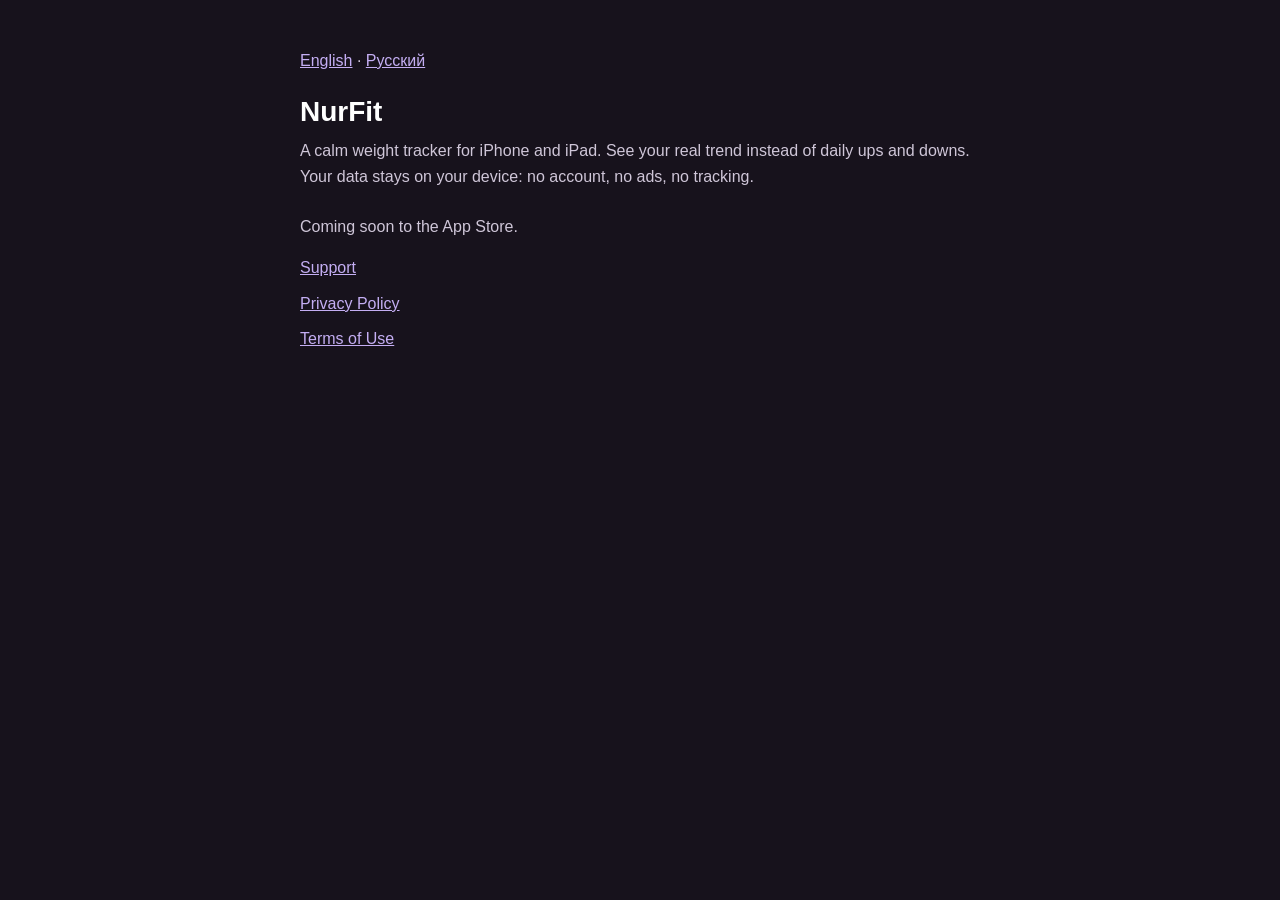
==== nurfit/index.html @ 6cef56f2 "NurFit: support page and landing page (en, ru) Co-Authored-By: Claude Opus 5.5 <noreply@anthropic.co" ====
<!doctype html>
<html lang="en">
<head>
<meta charset="utf-8">
<meta name="viewport" content="width=device-width, initial-scale=1">
<meta name="theme-color" content="#17121C">
<title>NurFit</title>
<style>
:root{color-scheme:dark}
body{margin:0;background:#17121C;color:#fff;font:16px/1.6 -apple-system,BlinkMacSystemFont,"Segoe UI",Roboto,Helvetica,Arial,sans-serif}
main{max-width:680px;margin:0 auto;padding:32px 20px 64px}
h1{font-size:28px;margin:0 0 4px}
h2{font-size:18px;margin:32px 0 8px}
h3{font-size:16px;margin:20px 0 4px}
p,li{color:#CFC6D8}
li{margin:4px 0}
a{color:#C4AEF3}
.meta{color:#CFC6D8;margin:0 0 24px}
.links{list-style:none;padding:0}
.links li{margin:10px 0}
h1,h2,h3{text-wrap:balance}
p,li{overflow-wrap:break-word}
a:hover{color:#fff}
a:focus-visible{outline:2px solid #C4AEF3;outline-offset:2px;border-radius:2px}
</style>
</head>
<body>
<main>
<p><a href="index.html">English</a> · <a href="index-ru.html">Русский</a></p>
<h1>NurFit</h1>
<p class="meta">A calm weight tracker for iPhone and iPad. See your real trend instead of daily ups and downs. Your data stays on your device: no account, no ads, no tracking.</p>
<p>Coming soon to the App Store.</p>
<ul class="links">
<li><a href="support.html">Support</a></li>
<li><a href="privacy.html">Privacy Policy</a></li>
<li><a href="terms.html">Terms of Use</a></li>
</ul>
</main>
</body>
</html>
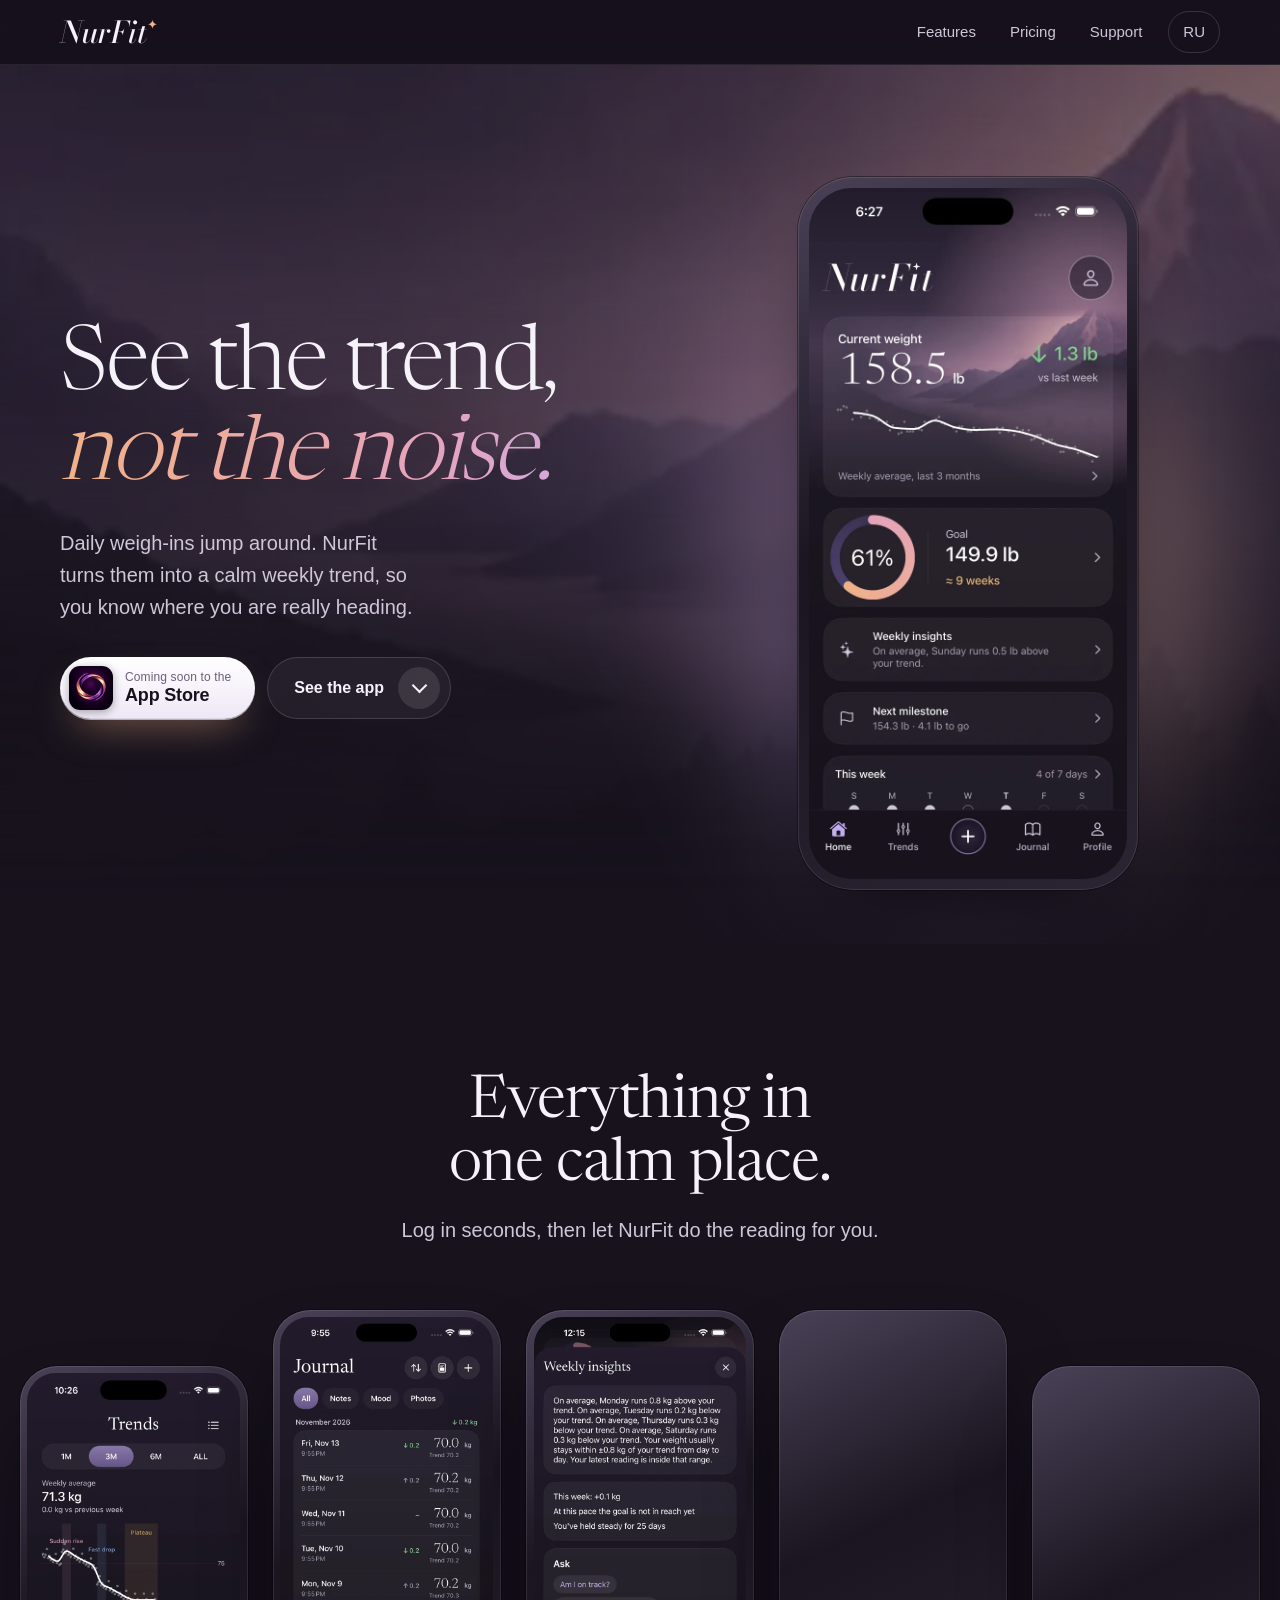
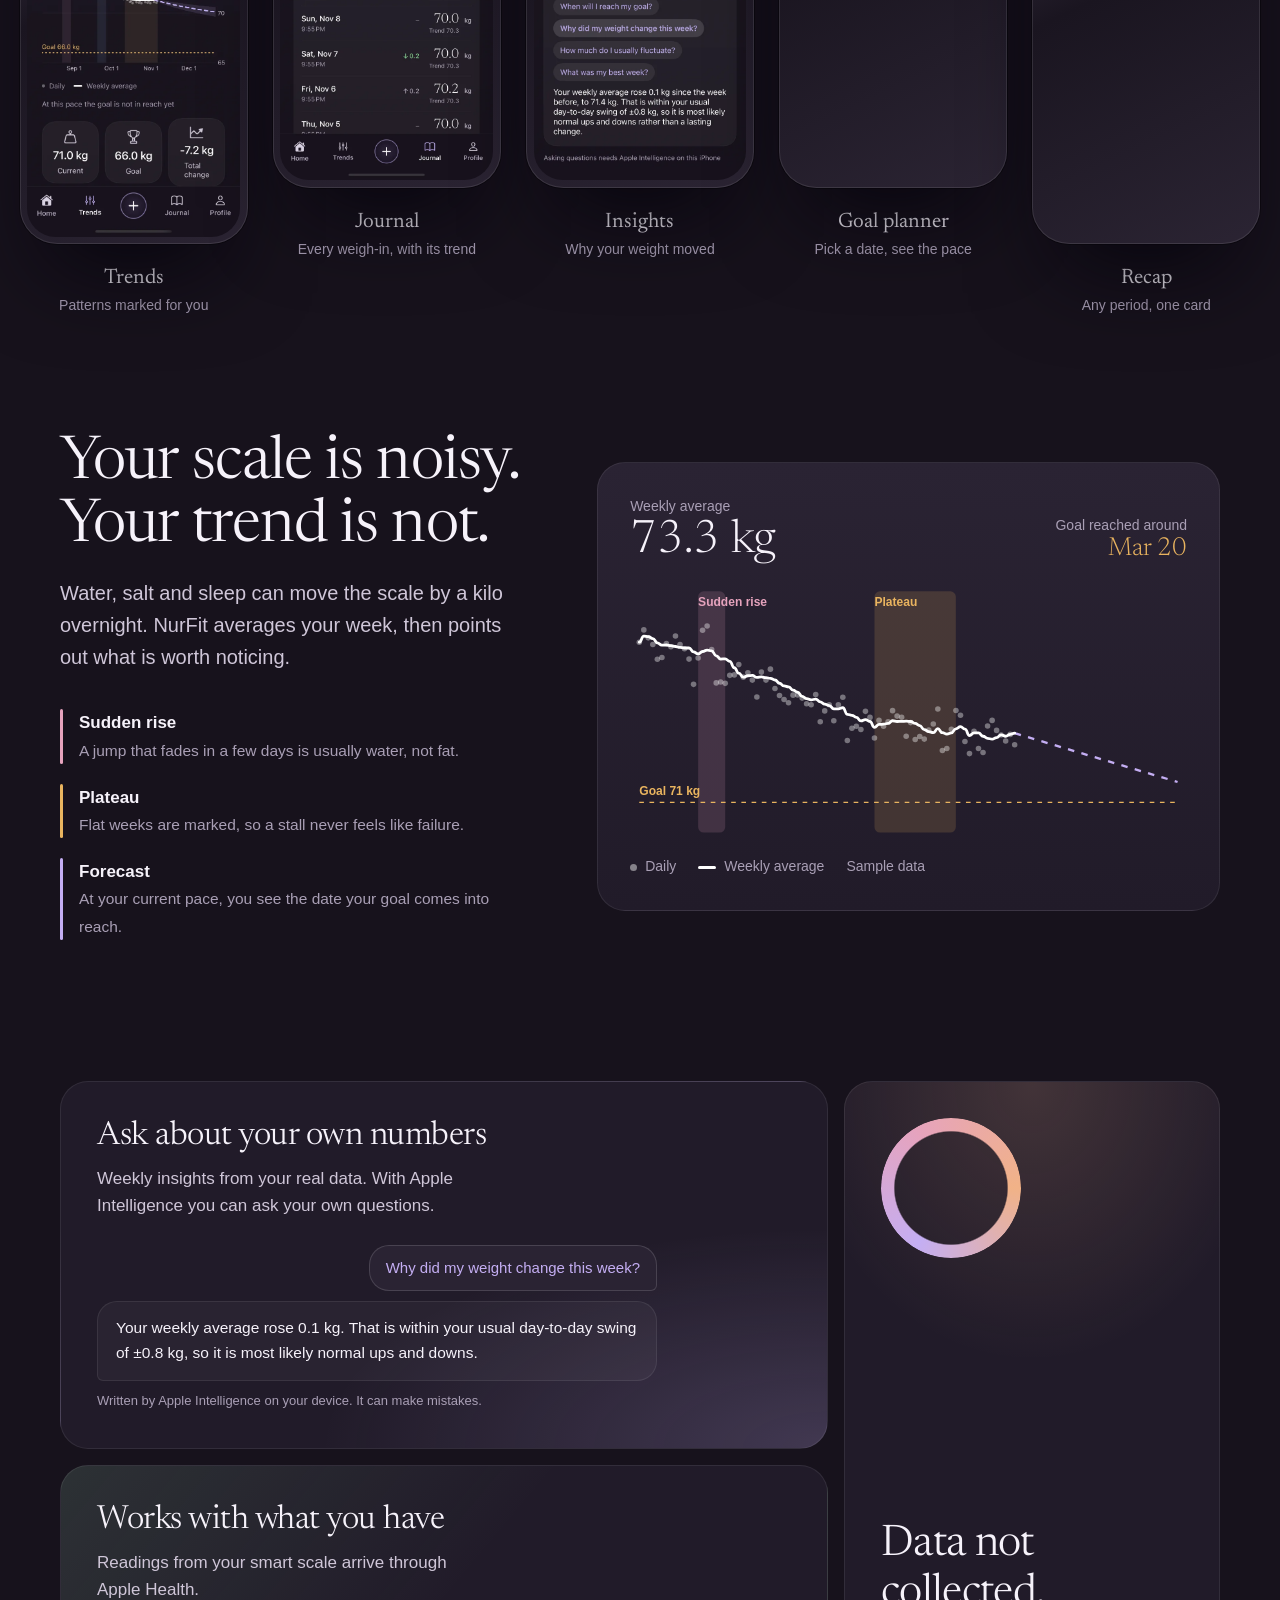
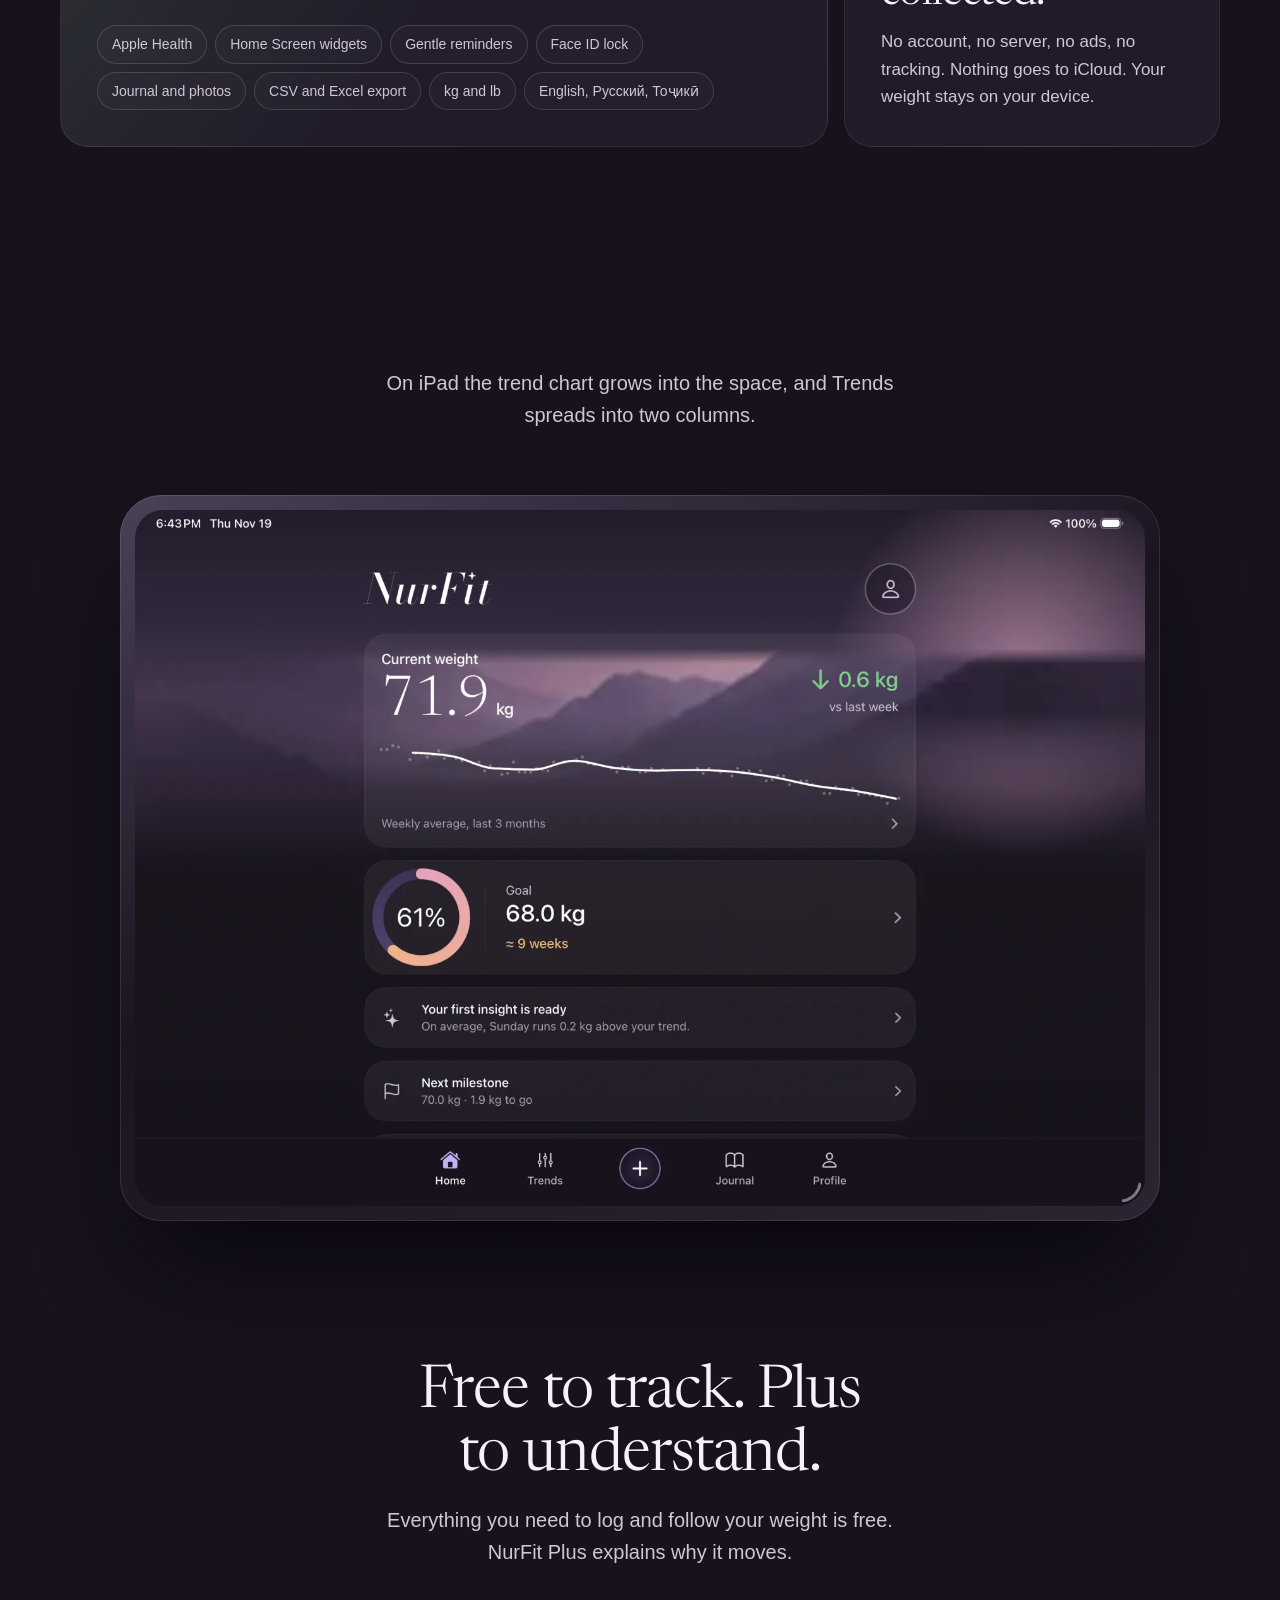
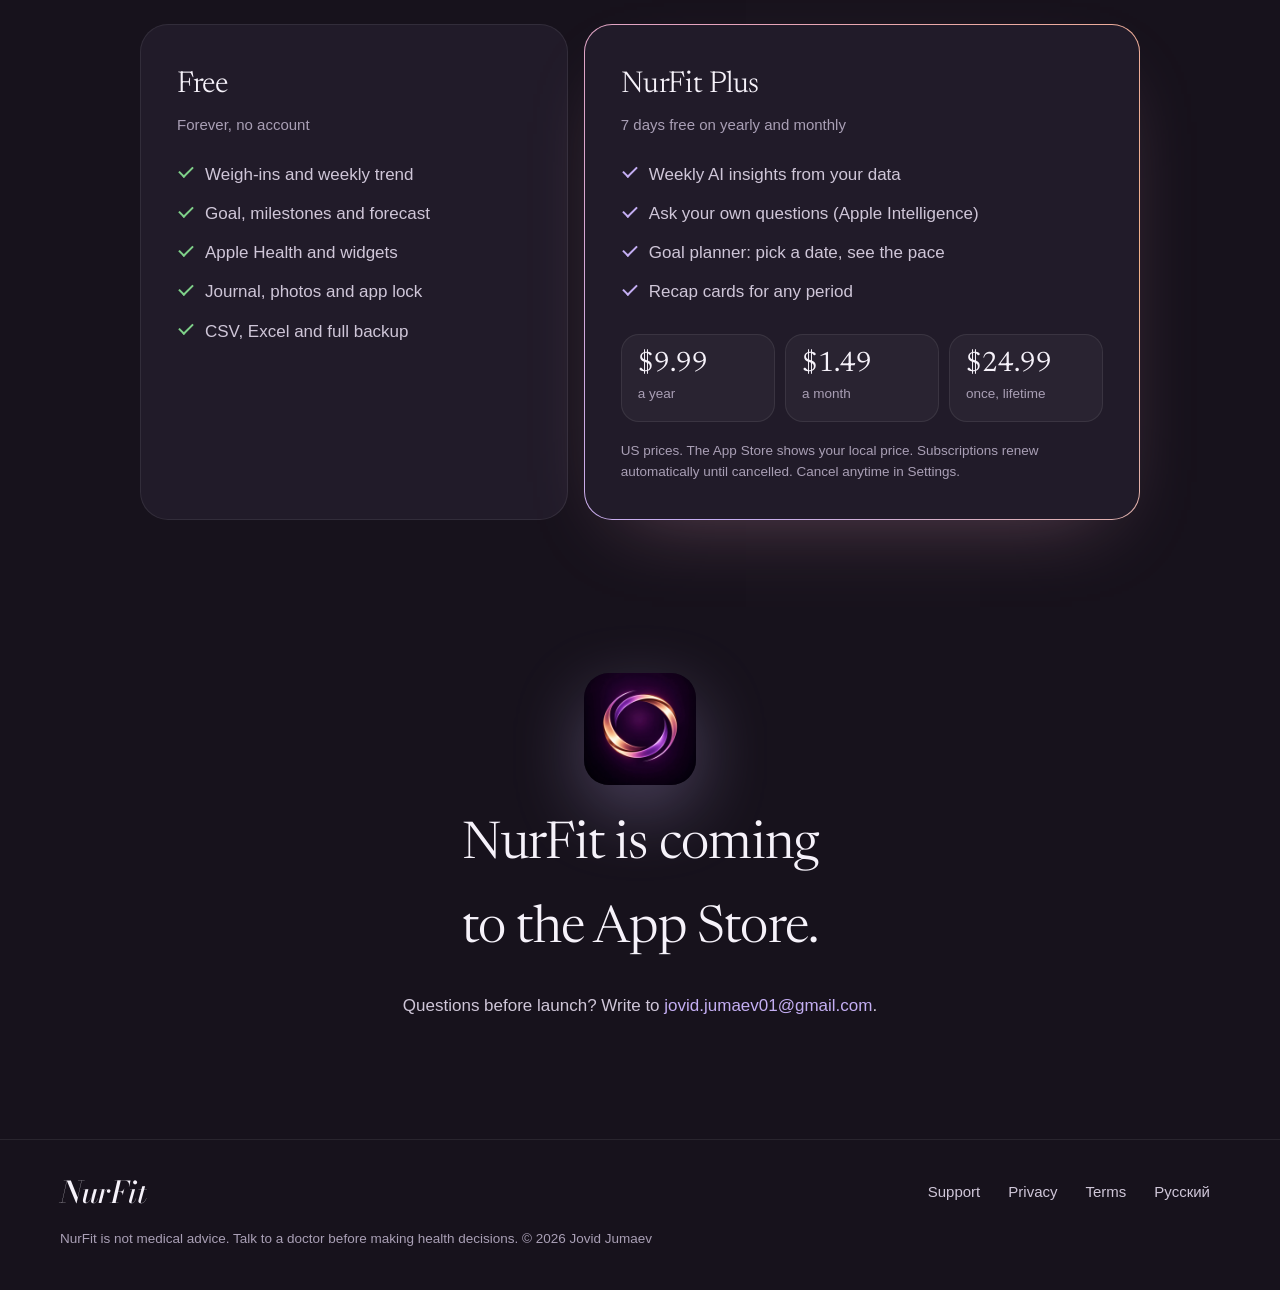
==== commit a2ab98f3: "NurFit: redesigned landing page (en, ru), polished Russian support page Co-Authored-By: Claude Opus " ====
--- a/nurfit/index.html
+++ b/nurfit/index.html
@@ -2,39 +2,115 @@
 <html lang="en">
 <head>
 <meta charset="utf-8">
-<meta name="viewport" content="width=device-width, initial-scale=1">
+<meta name="viewport" content="width=device-width, initial-scale=1, viewport-fit=cover">
+<title>NurFit: weight trend tracker for iPhone and iPad</title>
+<meta name="description" content="NurFit turns noisy daily weigh-ins into a calm weekly trend. Private by design: no account, no ads, no tracking.">
 <meta name="theme-color" content="#17121C">
-<title>NurFit</title>
-<style>
-:root{color-scheme:dark}
-body{margin:0;background:#17121C;color:#fff;font:16px/1.6 -apple-system,BlinkMacSystemFont,"Segoe UI",Roboto,Helvetica,Arial,sans-serif}
-main{max-width:680px;margin:0 auto;padding:32px 20px 64px}
-h1{font-size:28px;margin:0 0 4px}
-h2{font-size:18px;margin:32px 0 8px}
-h3{font-size:16px;margin:20px 0 4px}
-p,li{color:#CFC6D8}
-li{margin:4px 0}
-a{color:#C4AEF3}
-.meta{color:#CFC6D8;margin:0 0 24px}
-.links{list-style:none;padding:0}
-.links li{margin:10px 0}
-h1,h2,h3{text-wrap:balance}
-p,li{overflow-wrap:break-word}
-a:hover{color:#fff}
-a:focus-visible{outline:2px solid #C4AEF3;outline-offset:2px;border-radius:2px}
-</style>
+<meta name="format-detection" content="telephone=no">
+<meta property="og:type" content="website">
+<meta property="og:title" content="NurFit">
+<meta property="og:description" content="NurFit turns noisy daily weigh-ins into a calm weekly trend. Private by design: no account, no ads, no tracking.">
+<meta property="og:image" content="https://jovidjumaev.github.io/nurfit/assets/icon.png">
+<link rel="icon" href="assets/icon.png">
+<link rel="apple-touch-icon" href="assets/apple-touch-icon.png">
+<link rel="alternate" hreflang="ru" href="index-ru.html">
+<link rel="preload" href="assets/newsreader.woff" as="font" type="font/woff" crossorigin>
+<link rel="preload" href="assets/home.webp" as="image">
+<link rel="stylesheet" href="assets/site.css">
+<script>document.documentElement.classList.add('js')</script>
 </head>
 <body>
-<main>
-<p><a href="index.html">English</a> · <a href="index-ru.html">Русский</a></p>
-<h1>NurFit</h1>
-<p class="meta">A calm weight tracker for iPhone and iPad. See your real trend instead of daily ups and downs. Your data stays on your device: no account, no ads, no tracking.</p>
-<p>Coming soon to the App Store.</p>
-<ul class="links">
-<li><a href="support.html">Support</a></li>
-<li><a href="privacy.html">Privacy Policy</a></li>
-<li><a href="terms.html">Terms of Use</a></li>
-</ul>
+<a class="skip" href="#main">Skip to content</a>
+<header class="nav"><div class="wrap">
+<a class="wordmark" href="./" aria-label="NurFit">NurFit<sup aria-hidden="true">✦</sup></a>
+<ul><li><a href="#features">Features</a></li><li><a href="#pricing">Pricing</a></li><li><a href="support.html">Support</a></li><li><a class="lang" href="index-ru.html" hreflang="ru" aria-label="Русский">RU</a></li></ul>
+</div></header>
+<main id="main">
+<section class="hero"><div class="wrap">
+<div class="hero-copy">
+<h1 class="rv">See the trend,<em>not the noise.</em></h1>
+<p class="lead rv" style="--d:1">Daily weigh-ins jump around. NurFit turns them into a calm weekly trend, so you know where you are really heading.</p>
+<div class="ctas rv" style="--d:2">
+<span class="btn store" role="img" aria-label="Coming soon to the App Store"><img src="assets/icon.png" alt="" width="44" height="44"><span><small>Coming soon to the</small>App Store</span></span>
+<a class="btn ghost" href="#screens">See the app<i aria-hidden="true"></i></a>
+</div>
+</div>
+<div class="hero-phone rv" style="--d:2"><div class="phone"><img src="assets/home.webp" width="660" height="1434" alt="NurFit home screen with current weight, weekly trend and goal progress" fetchpriority="high"></div></div>
+</div></section>
+
+<section class="screens" id="screens">
+<div class="wrap head"><h2 class="h2 rv">Everything in one calm place.</h2><p class="lead rv">Log in seconds, then let NurFit do the reading for you.</p></div>
+<ul class="rail" aria-label="App screens, swipe to see more" tabindex="0"><li class="rv" style="--d:0"><figure><div class="phone"><img src="assets/trends.webp" width="660" height="1434" alt="Trends screen with plateau and goal forecast" loading="lazy" decoding="async"></div><figcaption><b>Trends</b><span>Patterns marked for you</span></figcaption></figure></li><li class="rv" style="--d:1"><figure><div class="phone"><img src="assets/journal.webp" width="660" height="1434" alt="Journal list of weigh-ins" loading="lazy" decoding="async"></div><figcaption><b>Journal</b><span>Every weigh-in, with its trend</span></figcaption></figure></li><li class="rv" style="--d:2"><figure><div class="phone"><img src="assets/ask.webp" width="660" height="1434" alt="Weekly insights and suggested questions" loading="lazy" decoding="async"></div><figcaption><b>Insights</b><span>Why your weight moved</span></figcaption></figure></li><li class="rv" style="--d:3"><figure><div class="phone"><img src="assets/planner.webp" width="660" height="1434" alt="Goal planner with target date and pace" loading="lazy" decoding="async"></div><figcaption><b>Goal planner</b><span>Pick a date, see the pace</span></figcaption></figure></li><li class="rv" style="--d:4"><figure><div class="phone"><img src="assets/recap.webp" width="660" height="1434" alt="Recap card for the last 30 days" loading="lazy" decoding="async"></div><figcaption><b>Recap</b><span>Any period, one card</span></figcaption></figure></li></ul>
+<div class="dots" aria-hidden="true"><i></i><i></i><i></i><i></i><i></i></div>
+</section>
+
+<section class="trend" id="features"><div class="wrap">
+<div class="rv">
+<h2 class="h2">Your scale is noisy. Your trend is not.</h2>
+<p class="lead">Water, salt and sleep can move the scale by a kilo overnight. NurFit averages your week, then points out what is worth noticing.</p>
+<ul class="marks"><li style="--c:var(--pink)"><div><b>Sudden rise</b><span>A jump that fades in a few days is usually water, not fat.</span></div></li><li style="--c:var(--gold)"><div><b>Plateau</b><span>Flat weeks are marked, so a stall never feels like failure.</span></div></li><li style="--c:var(--accent)"><div><b>Forecast</b><span>At your current pace, you see the date your goal comes into reach.</span></div></li></ul>
+</div>
+<figure class="chart rv" style="margin:0">
+<div class="chart-top"><div><small>Weekly average</small><b>73.3 kg</b></div><div class="goal"><small>Goal reached around</small><b>Mar 20</b></div></div>
+<svg viewBox="0 0 600 280" role="img" aria-label="Example chart: daily weigh-ins as dots, the weekly average as a smooth line, a marked plateau and a forecast to the goal">
+<rect class="band" x="73.4" y="10" width="29.2" height="260" rx="6" fill="#E6A3BD"/><rect class="band" x="263.4" y="10" width="87.7" height="260" rx="6" fill="#E9B45F"/>
+<text class="lbl" x="73.4" y="26" fill="#E6A3BD">Sudden rise</text>
+<text class="lbl" x="263.4" y="26" fill="#E9B45F">Plateau</text>
+<line class="goalline" x1="10" x2="590" y1="237.5" y2="237.5"/>
+<text class="lbl" x="10" y="229.5" fill="#E9B45F">Goal 71 kg</text>
+<circle class="dot" style="--i:0" cx="10.0" cy="64.9" r="3"/><circle class="dot" style="--i:1" cx="14.9" cy="51.6" r="3"/><circle class="dot" style="--i:2" cx="19.7" cy="60.2" r="3"/><circle class="dot" style="--i:3" cx="24.6" cy="67.4" r="3"/><circle class="dot" style="--i:4" cx="29.5" cy="83.3" r="3"/><circle class="dot" style="--i:5" cx="34.4" cy="81.3" r="3"/><circle class="dot" style="--i:6" cx="39.2" cy="66.4" r="3"/><circle class="dot" style="--i:7" cx="44.1" cy="69.7" r="3"/><circle class="dot" style="--i:8" cx="49.0" cy="58.2" r="3"/><circle class="dot" style="--i:9" cx="53.9" cy="67.3" r="3"/><circle class="dot" style="--i:10" cx="58.7" cy="71.9" r="3"/><circle class="dot" style="--i:11" cx="63.6" cy="83.1" r="3"/><circle class="dot" style="--i:12" cx="68.5" cy="110.3" r="3"/><circle class="dot" style="--i:13" cx="73.4" cy="81.9" r="3"/><circle class="dot" style="--i:14" cx="78.2" cy="52.0" r="3"/><circle class="dot" style="--i:15" cx="83.1" cy="47.5" r="3"/><circle class="dot" style="--i:16" cx="88.0" cy="72.7" r="3"/><circle class="dot" style="--i:17" cx="92.9" cy="108.7" r="3"/><circle class="dot" style="--i:18" cx="97.7" cy="107.8" r="3"/><circle class="dot" style="--i:19" cx="102.6" cy="109.2" r="3"/><circle class="dot" style="--i:20" cx="107.5" cy="100.6" r="3"/><circle class="dot" style="--i:21" cx="112.4" cy="100.1" r="3"/><circle class="dot" style="--i:22" cx="117.2" cy="89.0" r="3"/><circle class="dot" style="--i:23" cx="122.1" cy="102.5" r="3"/><circle class="dot" style="--i:24" cx="127.0" cy="97.9" r="3"/><circle class="dot" style="--i:25" cx="131.8" cy="105.7" r="3"/><circle class="dot" style="--i:26" cx="136.7" cy="123.9" r="3"/><circle class="dot" style="--i:27" cx="141.6" cy="97.1" r="3"/><circle class="dot" style="--i:28" cx="146.5" cy="105.7" r="3"/><circle class="dot" style="--i:29" cx="151.3" cy="93.9" r="3"/><circle class="dot" style="--i:30" cx="156.2" cy="114.8" r="3"/><circle class="dot" style="--i:31" cx="161.1" cy="122.3" r="3"/><circle class="dot" style="--i:32" cx="166.0" cy="126.6" r="3"/><circle class="dot" style="--i:33" cx="170.8" cy="130.1" r="3"/><circle class="dot" style="--i:34" cx="175.7" cy="121.9" r="3"/><circle class="dot" style="--i:35" cx="180.6" cy="121.7" r="3"/><circle class="dot" style="--i:36" cx="185.5" cy="125.1" r="3"/><circle class="dot" style="--i:37" cx="190.3" cy="131.1" r="3"/><circle class="dot" style="--i:38" cx="195.2" cy="132.3" r="3"/><circle class="dot" style="--i:39" cx="200.1" cy="121.3" r="3"/><circle class="dot" style="--i:40" cx="205.0" cy="150.6" r="3"/><circle class="dot" style="--i:41" cx="209.8" cy="138.9" r="3"/><circle class="dot" style="--i:42" cx="214.7" cy="132.2" r="3"/><circle class="dot" style="--i:43" cx="219.6" cy="149.5" r="3"/><circle class="dot" style="--i:44" cx="224.5" cy="132.2" r="3"/><circle class="dot" style="--i:45" cx="229.3" cy="124.1" r="3"/><circle class="dot" style="--i:46" cx="234.2" cy="170.7" r="3"/><circle class="dot" style="--i:47" cx="239.1" cy="157.6" r="3"/><circle class="dot" style="--i:48" cx="243.9" cy="155.4" r="3"/><circle class="dot" style="--i:49" cx="248.8" cy="158.9" r="3"/><circle class="dot" style="--i:50" cx="253.7" cy="139.4" r="3"/><circle class="dot" style="--i:51" cx="258.6" cy="145.9" r="3"/><circle class="dot" style="--i:52" cx="263.4" cy="168.1" r="3"/><circle class="dot" style="--i:53" cx="268.3" cy="149.1" r="3"/><circle class="dot" style="--i:54" cx="273.2" cy="155.3" r="3"/><circle class="dot" style="--i:55" cx="278.1" cy="150.5" r="3"/><circle class="dot" style="--i:56" cx="282.9" cy="138.6" r="3"/><circle class="dot" style="--i:57" cx="287.8" cy="144.5" r="3"/><circle class="dot" style="--i:58" cx="292.7" cy="145.7" r="3"/><circle class="dot" style="--i:59" cx="297.6" cy="166.2" r="3"/><circle class="dot" style="--i:60" cx="302.4" cy="151.5" r="3"/><circle class="dot" style="--i:61" cx="307.3" cy="169.8" r="3"/><circle class="dot" style="--i:62" cx="312.2" cy="166.5" r="3"/><circle class="dot" style="--i:63" cx="317.1" cy="169.3" r="3"/><circle class="dot" style="--i:64" cx="321.9" cy="159.6" r="3"/><circle class="dot" style="--i:65" cx="326.8" cy="153.1" r="3"/><circle class="dot" style="--i:66" cx="331.7" cy="136.8" r="3"/><circle class="dot" style="--i:67" cx="336.6" cy="181.6" r="3"/><circle class="dot" style="--i:68" cx="341.4" cy="179.5" r="3"/><circle class="dot" style="--i:69" cx="346.3" cy="158.6" r="3"/><circle class="dot" style="--i:70" cx="351.2" cy="138.5" r="3"/><circle class="dot" style="--i:71" cx="356.1" cy="143.6" r="3"/><circle class="dot" style="--i:72" cx="360.9" cy="171.9" r="3"/><circle class="dot" style="--i:73" cx="365.8" cy="184.9" r="3"/><circle class="dot" style="--i:74" cx="370.7" cy="160.9" r="3"/><circle class="dot" style="--i:75" cx="375.5" cy="179.4" r="3"/><circle class="dot" style="--i:76" cx="380.4" cy="183.8" r="3"/><circle class="dot" style="--i:77" cx="385.3" cy="155.2" r="3"/><circle class="dot" style="--i:78" cx="390.2" cy="149.1" r="3"/><circle class="dot" style="--i:79" cx="395.0" cy="159.9" r="3"/><circle class="dot" style="--i:80" cx="399.9" cy="164.9" r="3"/><circle class="dot" style="--i:81" cx="404.8" cy="171.4" r="3"/><circle class="dot" style="--i:82" cx="409.7" cy="164.2" r="3"/><circle class="dot" style="--i:83" cx="414.5" cy="175.4" r="3"/>
+<path class="fc" d="M414.5,162.9 L590.0,215.5"/>
+<path class="line" d="M10.0,64.9 C12.4,64.9 12.4,58.3 14.9,58.3 C17.3,58.3 17.3,58.9 19.7,58.9 C22.2,58.9 22.2,61.0 24.6,61.0 C27.1,61.0 27.1,65.5 29.5,65.5 C31.9,65.5 31.9,68.1 34.4,68.1 C36.8,68.1 36.8,67.9 39.2,67.9 C41.7,67.9 41.7,68.6 44.1,68.6 C46.6,68.6 46.6,69.5 49.0,69.5 C51.4,69.5 51.4,70.5 53.9,70.5 C56.3,70.5 56.3,71.1 58.7,71.1 C61.2,71.1 61.2,71.1 63.6,71.1 C66.1,71.1 66.1,75.3 68.5,75.3 C70.9,75.3 70.9,77.5 73.4,77.5 C75.8,77.5 75.8,74.9 78.2,74.9 C80.7,74.9 80.7,73.4 83.1,73.4 C85.5,73.4 85.5,74.2 88.0,74.2 C90.4,74.2 90.4,79.5 92.9,79.5 C95.3,79.5 95.3,83.0 97.7,83.0 C100.2,83.0 100.2,82.8 102.6,82.8 C105.0,82.8 105.0,85.5 107.5,85.5 C109.9,85.5 109.9,92.4 112.4,92.4 C114.8,92.4 114.8,98.3 117.2,98.3 C119.7,98.3 119.7,102.6 122.1,102.6 C124.5,102.6 124.5,101.0 127.0,101.0 C129.4,101.0 129.4,100.7 131.8,100.7 C134.3,100.7 134.3,102.8 136.7,102.8 C139.2,102.8 139.2,102.3 141.6,102.3 C144.0,102.3 144.0,103.1 146.5,103.1 C148.9,103.1 148.9,103.8 151.3,103.8 C153.8,103.8 153.8,105.6 156.2,105.6 C158.7,105.6 158.7,109.1 161.1,109.1 C163.5,109.1 163.5,112.0 166.0,112.0 C168.4,112.0 168.4,112.9 170.8,112.9 C173.3,112.9 173.3,116.5 175.7,116.5 C178.2,116.5 178.2,118.8 180.6,118.8 C183.0,118.8 183.0,123.2 185.5,123.2 C187.9,123.2 187.9,125.6 190.3,125.6 C192.8,125.6 192.8,127.0 195.2,127.0 C197.6,127.0 197.6,126.2 200.1,126.2 C202.5,126.2 202.5,129.2 205.0,129.2 C207.4,129.2 207.4,131.6 209.8,131.6 C212.3,131.6 212.3,133.1 214.7,133.1 C217.1,133.1 217.1,136.6 219.6,136.6 C222.0,136.6 222.0,136.7 224.5,136.7 C226.9,136.7 226.9,135.5 229.3,135.5 C231.8,135.5 231.8,142.6 234.2,142.6 C236.6,142.6 236.6,143.6 239.1,143.6 C241.5,143.6 241.5,145.9 243.9,145.9 C246.4,145.9 246.4,149.7 248.8,149.7 C251.3,149.7 251.3,148.3 253.7,148.3 C256.1,148.3 256.1,150.3 258.6,150.3 C261.0,150.3 261.0,156.6 263.4,156.6 C265.9,156.6 265.9,153.5 268.3,153.5 C270.8,153.5 270.8,153.1 273.2,153.1 C275.6,153.1 275.6,152.4 278.1,152.4 C280.5,152.4 280.5,149.5 282.9,149.5 C285.4,149.5 285.4,150.3 287.8,150.3 C290.3,150.3 290.3,150.2 292.7,150.2 C295.1,150.2 295.1,150.0 297.6,150.0 C300.0,150.0 300.0,150.3 302.4,150.3 C304.9,150.3 304.9,152.4 307.3,152.4 C309.7,152.4 309.7,154.7 312.2,154.7 C314.6,154.7 314.6,159.1 317.1,159.1 C319.5,159.1 319.5,161.2 321.9,161.2 C324.4,161.2 324.4,162.3 326.8,162.3 C329.2,162.3 329.2,158.1 331.7,158.1 C334.1,158.1 334.1,162.4 336.6,162.4 C339.0,162.4 339.0,163.8 341.4,163.8 C343.9,163.8 343.9,162.6 346.3,162.6 C348.7,162.6 348.7,158.2 351.2,158.2 C353.6,158.2 353.6,155.9 356.1,155.9 C358.5,155.9 358.5,158.6 360.9,158.6 C363.4,158.6 363.4,165.5 365.8,165.5 C368.2,165.5 368.2,162.6 370.7,162.6 C373.1,162.6 373.1,162.6 375.5,162.6 C378.0,162.6 378.0,166.2 380.4,166.2 C382.9,166.2 382.9,168.5 385.3,168.5 C387.7,168.5 387.7,169.3 390.2,169.3 C392.6,169.3 392.6,167.6 395.0,167.6 C397.5,167.6 397.5,164.7 399.9,164.7 C402.4,164.7 402.4,166.2 404.8,166.2 C407.2,166.2 407.2,164.1 409.7,164.1 C412.1,164.1 412.1,162.9 414.5,162.9" style="--len:502"/>
+</svg>
+<figcaption class="legend"><span><i class="d"></i>Daily</span><span><i class="l"></i>Weekly average</span><span>Sample data</span></figcaption>
+</figure>
+</div></section>
+
+<section class="bento"><div class="wrap grid">
+<article class="cell ask rv"><h3>Ask about your own numbers</h3><p>Weekly insights from your real data. With Apple Intelligence you can ask your own questions.</p>
+<div class="chat"><div class="q">Why did my weight change this week?</div><div class="a">Your weekly average rose 0.1 kg. That is within your usual day-to-day swing of ±0.8 kg, so it is most likely normal ups and downs.</div><small>Written by Apple Intelligence on your device. It can make mistakes.</small></div></article>
+<article class="cell private rv" style="--d:1"><div class="ring" aria-hidden="true"></div><div><h3>Data not collected.</h3><p>No account, no server, no ads, no tracking. Nothing goes to iCloud. Your weight stays on your device.</p></div></article>
+<article class="cell health rv"><h3>Works with what you have</h3><p>Readings from your smart scale arrive through Apple Health.</p><ul class="chips"><li>Apple Health</li><li>Home Screen widgets</li><li>Gentle reminders</li><li>Face ID lock</li><li>Journal and photos</li><li>CSV and Excel export</li><li>kg and lb</li><li>English, Русский, Тоҷикӣ</li></ul></article>
+</div></section>
+
+<section class="ipad"><div class="wrap">
+<h2 class="h2 rv">Room to see the whole year.</h2>
+<p class="lead rv">On iPad the trend chart grows into the space, and Trends spreads into two columns.</p>
+<div class="tablet rv"><img src="assets/ipad.webp" width="1600" height="1103" alt="NurFit on iPad in landscape" loading="lazy" decoding="async"></div>
+</div></section>
+
+<section class="plans" id="pricing"><div class="wrap">
+<div class="head rv"><h2 class="h2">Free to track. Plus to understand.</h2><p class="lead">Everything you need to log and follow your weight is free. NurFit Plus explains why it moves.</p></div>
+<div class="cols">
+<div class="plan rv"><h3>Free</h3><p class="price">Forever, no account</p><ul><li>Weigh-ins and weekly trend</li><li>Goal, milestones and forecast</li><li>Apple Health and widgets</li><li>Journal, photos and app lock</li><li>CSV, Excel and full backup</li></ul></div>
+<div class="plan plus rv" style="--d:1"><h3>NurFit Plus</h3><p class="price">7 days free on yearly and monthly</p><ul><li>Weekly AI insights from your data</li><li>Ask your own questions (Apple Intelligence)</li><li>Goal planner: pick a date, see the pace</li><li>Recap cards for any period</li></ul><div class="tiers"><div class="tier"><b>$9.99</b><span>a year</span></div><div class="tier"><b>$1.49</b><span>a month</span></div><div class="tier"><b>$24.99</b><span>once, lifetime</span></div></div><p class="fine">US prices. The App Store shows your local price. Subscriptions renew automatically until cancelled. Cancel anytime in Settings.</p></div>
+</div>
+</div></section>
+
+<section class="close"><div class="wrap rv">
+<img src="assets/icon.png" width="256" height="256" alt="" loading="lazy">
+<h2>NurFit is coming to the App Store.</h2>
+<p>Questions before launch? Write to <a href="mailto:jovid.jumaev01@gmail.com">jovid.jumaev01@gmail.com</a>.</p>
+</div></section>
 </main>
+<footer><div class="wrap">
+<span class="wordmark" aria-hidden="true">NurFit</span>
+<nav><a href="support.html">Support</a><a href="privacy.html">Privacy</a><a href="terms.html">Terms</a><a href="index-ru.html" hreflang="ru">Русский</a></nav>
+<p>NurFit is not medical advice. Talk to a doctor before making health decisions. © 2026 Jovid Jumaev</p>
+</div></footer>
+<script>
+(()=>{
+const reduce=matchMedia('(prefers-reduced-motion: reduce)').matches;
+const nav=document.querySelector('.nav');
+new IntersectionObserver(([e])=>nav.classList.toggle('scrolled',!e.isIntersecting)).observe(document.querySelector('.hero h1'));
+const els=document.querySelectorAll('.rv,.chart');
+if(reduce||!('IntersectionObserver' in window)){els.forEach(el=>el.classList.add('in'))}
+else{const o=new IntersectionObserver(es=>es.forEach(e=>{if(e.isIntersecting){e.target.classList.add('in');o.unobserve(e.target)}}),{rootMargin:'0px 0px -10% 0px'});els.forEach(el=>o.observe(el))}
+const rail=document.querySelector('.rail'),dots=[...document.querySelectorAll('.dots i')];
+const mark=i=>dots.forEach((d,k)=>d.classList.toggle('on',k===i));mark(0);
+const io=new IntersectionObserver(es=>es.forEach(e=>{if(e.isIntersecting)mark([...rail.children].indexOf(e.target))}),{root:rail,threshold:.6});
+[...rail.children].forEach(li=>io.observe(li));
+})();
+</script>
 </body>
 </html>
--- a/nurfit/assets/site.css
+++ b/nurfit/assets/site.css
@@ -0,0 +1,227 @@
+/* NurFit landing. Colours and fonts come from the app (Theme.swift, NurFit/Fonts). Dark only, like the app. */
+@font-face{font-family:"Newsreader";src:url(newsreader.woff) format("woff");font-weight:200 800;font-display:swap}
+@font-face{font-family:"Bodoni Moda";src:url(bodoni-italic.woff) format("woff");font-style:italic;font-weight:400 900;font-display:swap}
+:root{
+  color-scheme:dark;
+  --bg:#17121C;--bg-top:#221B2C;--card:#211B29;--card-2:#2A2333;--line:rgba(255,255,255,.08);--line-2:rgba(255,255,255,.14);
+  --text:#F6F2FA;--secondary:#CFC6D8;--muted:#A99FB5;
+  --accent:#C4AEF3;--green:#7FD18A;--gold:#E9B45F;--pink:#E6A3BD;--peach:#F1B287;--blue:#8FB4EA;
+  --ring:conic-gradient(from 210deg,var(--accent),var(--pink),var(--peach),var(--accent));
+  --serif:"Newsreader",Georgia,"Times New Roman",serif;
+  --sans:-apple-system,BlinkMacSystemFont,"SF Pro Text","Segoe UI",Roboto,Helvetica,Arial,sans-serif;
+  --r:28px;--ease:cubic-bezier(.16,1,.3,1);
+  --gut:max(20px,env(safe-area-inset-left));
+}
+:lang(ru){--serif:Georgia,"Times New Roman",serif}
+*{box-sizing:border-box}
+html{background:var(--bg);scroll-behavior:smooth;-webkit-text-size-adjust:100%;text-size-adjust:100%}
+body{margin:0;color:var(--text);font:17px/1.6 var(--sans);background:var(--bg);overflow-x:clip;-webkit-font-smoothing:antialiased}
+img,svg{display:block;max-width:100%;height:auto}
+a{color:var(--accent);text-decoration:none;-webkit-tap-highlight-color:transparent}
+a:hover{color:#fff}
+:focus-visible{outline:2px solid var(--accent);outline-offset:3px;border-radius:10px}
+h1,h2,h3{font-family:var(--serif);font-weight:350;letter-spacing:-.015em;margin:0;text-wrap:balance}
+p{margin:0;color:var(--secondary);text-wrap:pretty}
+.wrap{max-width:1200px;margin:0 auto;padding:0 var(--gut)}
+.skip{position:absolute;left:-999px;top:8px;background:var(--card);padding:8px 14px;border-radius:10px;z-index:9}
+.skip:focus{left:16px}
+.h2{font-size:clamp(34px,5vw,60px);line-height:1.05}
+.lead{font-size:clamp(17px,1.6vw,20px);margin-top:18px;max-width:46ch}
+
+/* Nav */
+.nav{position:sticky;top:0;z-index:5;padding-top:env(safe-area-inset-top);background:rgba(23,18,28,.6);
+  backdrop-filter:blur(20px) saturate(150%);-webkit-backdrop-filter:blur(20px) saturate(150%);border-bottom:1px solid transparent;transition:border-color .3s}
+.nav.scrolled{border-bottom-color:var(--line)}
+.nav .wrap{display:flex;align-items:center;justify-content:space-between;height:64px;gap:16px}
+.wordmark{font:italic 500 30px/1 "Bodoni Moda",Didot,"Bodoni 72",serif;color:var(--text);letter-spacing:-.01em;white-space:nowrap}
+.wordmark sup{font:400 .42em var(--sans);color:var(--peach);margin-left:1px;vertical-align:1.1em}
+.nav ul{display:flex;align-items:center;gap:6px;list-style:none;margin:0;padding:0;font-size:15px}
+.nav ul a{display:block;color:var(--secondary);padding:10px 14px;border-radius:999px}
+.nav ul a:hover{color:#fff;background:rgba(255,255,255,.05)}
+.nav .lang{border:1px solid var(--line-2);padding:8px 14px;margin-left:6px}
+
+/* Hero */
+.hero{position:relative;isolation:isolate;padding:clamp(40px,7vw,88px) 0 0;overflow:hidden}
+.hero::before{content:"";position:absolute;inset:0 0 auto;height:min(900px,120vw);z-index:-2;background:url(mountain.webp) 60% 20%/cover no-repeat;opacity:.5;
+  -webkit-mask-image:linear-gradient(#000 25%,transparent 92%);mask-image:linear-gradient(#000 25%,transparent 92%)}
+.hero::after{content:"";position:absolute;inset:0;z-index:-1;background:radial-gradient(60% 50% at 75% 45%,rgba(196,174,243,.16),transparent 70%)}
+.hero .wrap{display:grid;grid-template-columns:1.1fr .9fr;align-items:center;gap:40px;min-height:calc(100svh - 64px - clamp(40px,7vw,88px))}
+.hero-copy{padding-bottom:clamp(24px,6vh,80px)}
+.hero h1{font-size:clamp(46px,7vw,92px);line-height:1;font-weight:300;letter-spacing:-.025em}
+.hero h1 em{display:block;font-style:italic;padding-bottom:.06em;background:linear-gradient(90deg,var(--peach),var(--pink) 60%,var(--accent));-webkit-background-clip:text;background-clip:text;color:transparent}
+.hero .lead{max-width:32ch}
+.ctas{display:flex;flex-wrap:wrap;gap:12px;margin-top:34px;align-items:center}
+.btn{display:inline-flex;align-items:center;justify-content:center;gap:10px;min-height:54px;padding:0 24px;border-radius:999px;font-weight:600;font-size:16px;white-space:nowrap;
+  transition:transform .35s var(--ease),background-color .3s,box-shadow .35s var(--ease)}
+.btn:active{transform:scale(.97)}
+.store{gap:12px;padding:0 24px 0 9px;min-height:62px;background:linear-gradient(180deg,#fff,#EEE7F6);color:#17121C;
+  box-shadow:inset 0 -1px 0 rgba(23,18,28,.08),0 1px 0 rgba(255,255,255,.6),0 18px 40px -16px rgba(241,178,135,.55)}
+.store img{width:44px;height:44px;border-radius:11px;box-shadow:0 2px 8px rgba(23,18,28,.35)}
+.store small{display:block;font-size:12px;font-weight:500;line-height:1.2;color:#6B5F7A;letter-spacing:.01em}
+.store span{font-size:18px;font-weight:650;line-height:1.15;text-align:left;letter-spacing:-.01em}
+.ghost{min-height:62px;padding:0 10px 0 26px;gap:14px;color:var(--text);background:rgba(255,255,255,.05);border:1px solid var(--line-2);
+  backdrop-filter:blur(12px);-webkit-backdrop-filter:blur(12px)}
+.ghost i{display:grid;place-items:center;width:42px;height:42px;border-radius:50%;background:rgba(255,255,255,.1);transition:transform .45s var(--ease),background .3s}
+.ghost i::before{content:"";width:9px;height:9px;border:solid currentColor;border-width:0 2px 2px 0;transform:translateY(-2px) rotate(45deg)}
+.ghost:hover{background:rgba(255,255,255,.09);color:#fff}
+.ghost:hover i{transform:translateY(3px);background:rgba(255,255,255,.16)}
+@media (hover:hover){.store:hover{transform:translateY(-2px)}}
+
+/* Device frames hold real screenshots */
+.phone{position:relative;border-radius:16.5%/7.6%;padding:3.2%;background:linear-gradient(155deg,#4a4157,#1a1520 45%,#2b2433);
+  box-shadow:inset 0 0 0 1px rgba(255,255,255,.1),0 50px 90px -30px rgba(6,3,12,.9),0 0 0 1px rgba(0,0,0,.4)}
+.phone img{border-radius:13.4%/6.2%;width:100%}
+.hero-phone{position:relative;width:min(340px,100%,calc((100svh - 150px)/2.2));margin:0 auto;padding:24px 0 clamp(32px,6vh,64px)}
+.hero-phone::before{content:"";position:absolute;inset:14% -16% 8%;border-radius:50%;background:var(--ring);filter:blur(80px);opacity:.42;z-index:-1}
+
+/* Screens row */
+.screens{padding:clamp(80px,10vw,140px) 0 clamp(70px,9vw,120px);position:relative}
+.screens .head{text-align:center;max-width:720px;margin:0 auto}
+.screens .head .lead{margin:16px auto 0}
+.rail{display:grid;grid-template-columns:repeat(5,1fr);gap:clamp(14px,2vw,28px);align-items:start;max-width:1280px;margin:64px auto 0;padding:0 var(--gut);list-style:none}
+.rail li{margin:0;transition:transform .6s var(--ease)}
+.rail li:nth-child(odd){margin-top:56px}
+.rail li:nth-child(3){margin-top:0}
+.rail li:hover{transform:translateY(-10px)}
+.rail figure{margin:0}
+.rail figcaption{margin-top:22px;text-align:center}
+.rail figcaption b{display:block;font:400 21px/1.2 var(--serif);color:var(--text)}
+.rail figcaption span{font-size:14px;color:var(--muted)}
+.dots{display:none}
+
+/* Trend chart */
+.trend .wrap{display:grid;grid-template-columns:.85fr 1.15fr;gap:clamp(40px,6vw,90px);align-items:center}
+.marks{list-style:none;padding:0;margin:36px 0 0;display:grid;gap:20px}
+.marks li{display:grid;grid-template-columns:3px 1fr;gap:16px}
+.marks li::before{content:"";border-radius:3px;background:var(--c)}
+.marks b{display:block;color:var(--text);font-weight:600}
+.marks span{color:var(--muted);font-size:15.5px}
+.chart{border-radius:var(--r);background:linear-gradient(180deg,var(--card-2),var(--card));border:1px solid var(--line);padding:clamp(20px,3vw,32px)}
+.chart-top{display:flex;justify-content:space-between;align-items:flex-end;gap:16px;flex-wrap:wrap}
+.chart-top small{display:block;color:var(--muted);font-size:14px}
+.chart-top b{font:300 clamp(34px,4vw,46px)/1 var(--serif);color:var(--text)}
+.chart-top .goal{text-align:right}
+.chart-top .goal b{font-size:clamp(20px,2.2vw,26px);color:var(--gold)}
+.chart svg{margin-top:18px;width:100%;overflow:visible}
+.chart .dot{fill:rgba(255,255,255,.38)}
+.chart .line{fill:none;stroke:#fff;stroke-width:3;stroke-linecap:round;stroke-linejoin:round}
+.chart .fc{fill:none;stroke:var(--accent);stroke-width:2.5;stroke-dasharray:7 8}
+.chart .goalline{stroke:var(--gold);stroke-width:1.5;stroke-dasharray:5 6}
+.chart .band{opacity:.16}
+.chart .lbl{font:600 13px var(--sans)}
+.legend{display:flex;gap:22px;margin-top:14px;font-size:14px;color:var(--muted)}
+.legend i{display:inline-block;vertical-align:middle;margin-right:8px}
+.legend .d{width:7px;height:7px;border-radius:50%;background:rgba(255,255,255,.45)}
+.legend .l{width:18px;height:3px;border-radius:2px;background:#fff}
+.js .chart .line{stroke-dasharray:var(--len);stroke-dashoffset:var(--len);transition:stroke-dashoffset 2.2s var(--ease) .2s}
+.js .chart .dot{opacity:0;transition:opacity .6s ease calc(var(--i)*12ms)}
+.js .chart .fc,.js .chart .band,.js .chart .lbl{opacity:0;transition:opacity .8s ease 1.6s}
+.chart.in .line{stroke-dashoffset:0}.chart.in .dot{opacity:1}.chart.in .fc,.chart.in .lbl{opacity:1}.chart.in .band{opacity:.16}
+
+/* Bento */
+.bento{padding:clamp(90px,11vw,150px) 0 0}
+.grid{display:grid;grid-template-columns:repeat(6,1fr);gap:16px}
+.cell{position:relative;overflow:hidden;border-radius:var(--r);background:var(--card);border:1px solid var(--line);padding:clamp(24px,3vw,36px)}
+.cell h3{font-size:clamp(26px,2.6vw,34px);line-height:1.12}
+.cell p{margin-top:10px;max-width:40ch}
+.ask{grid-column:span 4;background:radial-gradient(110% 100% at 100% 100%,rgba(196,174,243,.2),transparent 60%),var(--card)}
+.chat{display:grid;gap:10px;margin-top:26px;max-width:560px}
+.q{justify-self:end;background:var(--card-2);border:1px solid var(--line-2);color:var(--accent);border-radius:20px 20px 6px 20px;padding:10px 16px;font-size:15px}
+.a{background:rgba(255,255,255,.04);border:1px solid var(--line);border-radius:20px 20px 20px 6px;padding:14px 18px;font-size:15.5px;color:var(--text)}
+.chat small{font-size:13px;color:var(--muted)}
+.private{grid-column:span 2;grid-row:span 2;display:flex;flex-direction:column;justify-content:space-between;gap:40px;
+  background:radial-gradient(90% 60% at 50% 0%,rgba(241,178,135,.16),transparent 70%),var(--card)}
+.ring{width:140px;aspect-ratio:1;border-radius:50%;background:var(--ring);
+  -webkit-mask:radial-gradient(closest-side,transparent 80%,#000 82%);mask:radial-gradient(closest-side,transparent 80%,#000 82%)}
+.private h3{font-size:clamp(34px,3.4vw,44px)}
+.health{grid-column:span 4;background:linear-gradient(130deg,rgba(127,209,138,.12),transparent 50%),var(--card)}
+.chips{list-style:none;padding:0;margin:22px 0 0;display:flex;flex-wrap:wrap;gap:8px}
+.chips li{font-size:14px;color:var(--secondary);border:1px solid var(--line-2);border-radius:999px;padding:7px 14px;background:rgba(255,255,255,.02)}
+
+/* iPad */
+.ipad{padding:clamp(90px,11vw,150px) 0 0;text-align:center}
+.ipad .lead{margin:16px auto 0}
+.tablet{margin:clamp(36px,5vw,64px) auto 0;max-width:1040px;border-radius:4%/5.6%;padding:1.3%;background:linear-gradient(155deg,#4a4157,#1a1520 45%,#2b2433);
+  box-shadow:inset 0 0 0 1px rgba(255,255,255,.1),0 60px 110px -40px rgba(6,3,12,.95)}
+.tablet img{border-radius:2.8%/4%}
+
+/* Plans */
+.plans{padding:clamp(90px,11vw,150px) 0 0}
+.plans .head{text-align:center;max-width:680px;margin:0 auto}
+.plans .head .lead{margin:16px auto 0}
+.cols{display:grid;grid-template-columns:1fr 1.3fr;gap:16px;margin-top:clamp(36px,5vw,56px);max-width:1000px;margin-inline:auto}
+.plan{border-radius:var(--r);border:1px solid var(--line);padding:clamp(24px,3vw,36px);background:var(--card)}
+.plan.plus{background:linear-gradient(var(--card),var(--card)) padding-box,var(--ring) border-box;border:1.5px solid transparent;box-shadow:0 30px 80px -40px rgba(230,163,189,.4)}
+.plan h3{font-size:30px}
+.plan .price{margin-top:4px;color:var(--muted);font-size:15px}
+.plan ul{list-style:none;padding:0;margin:24px 0 0;display:grid;gap:12px}
+.plan li{padding-left:28px;position:relative;color:var(--secondary)}
+.plan li::before{content:"";position:absolute;left:2px;top:.62em;width:12px;height:6px;border:solid var(--green);border-width:0 0 2px 2px;transform:translateY(-60%) rotate(-45deg)}
+.plus li::before{border-color:var(--accent)}
+.tiers{display:grid;grid-template-columns:repeat(3,1fr);gap:10px;margin-top:28px}
+.tier{border-radius:18px;background:rgba(255,255,255,.04);border:1px solid var(--line);padding:14px 16px}
+.tier b{display:block;font:400 28px/1.1 var(--serif);color:var(--text)}
+.tier span{font-size:13.5px;color:var(--muted)}
+.fine{margin-top:18px;font-size:13.5px;color:var(--muted)}
+
+/* Closing */
+.close{padding:clamp(100px,12vw,160px) 0 clamp(80px,10vw,120px)}
+.close .wrap{display:flex;flex-direction:column;align-items:center;text-align:center;gap:20px}
+.close img{width:112px;border-radius:25px;box-shadow:0 24px 70px rgba(196,174,243,.3)}
+.close h2{font-size:clamp(32px,4.4vw,52px);max-width:16ch}
+
+footer{border-top:1px solid var(--line);padding:32px 0 calc(40px + env(safe-area-inset-bottom));font-size:15px}
+footer .wrap{display:flex;flex-wrap:wrap;gap:16px 32px;align-items:center;justify-content:space-between}
+footer nav{display:flex;flex-wrap:wrap;gap:4px 8px}
+footer nav a{color:var(--secondary);padding:8px 10px}
+footer p{font-size:13.5px;color:var(--muted);flex-basis:100%}
+
+/* Reveal on scroll. JS adds .in; nothing hides without JS or with reduced motion */
+.js .rv{opacity:0;transform:translateY(30px);transition:opacity 1s var(--ease),transform 1s var(--ease);transition-delay:calc(var(--d,0)*80ms)}
+.js .rv.in{opacity:1;transform:none}
+@media (prefers-reduced-motion:reduce){
+  html{scroll-behavior:auto}
+  .js .rv{opacity:1;transform:none;transition:none}
+  .js .chart .line{stroke-dashoffset:0;transition:none}.js .chart .dot,.js .chart .fc,.js .chart .lbl{opacity:1;transition:none}.js .chart .band{opacity:.16}
+  .rail li{transition:none}
+}
+
+/* Tablet */
+@media (max-width:1024px){
+  .rail{display:flex;gap:16px;overflow-x:auto;scroll-snap-type:x mandatory;scroll-padding-inline:var(--gut);overscroll-behavior-x:contain;
+    padding-bottom:8px;margin-top:44px;scrollbar-width:none;-webkit-overflow-scrolling:touch}
+  .rail::-webkit-scrollbar{display:none}
+  .rail li,.rail li:nth-child(odd),.rail li:nth-child(3){flex:0 0 clamp(220px,38vw,300px);margin-top:0;scroll-snap-align:start}
+  .rail li:hover{transform:none}
+  .rail::after{content:"";flex:0 0 1px}
+  .dots{display:flex;justify-content:center;gap:8px;margin-top:22px}
+  .dots i{width:6px;height:6px;border-radius:3px;background:var(--line-2);transition:width .4s var(--ease),background .4s}
+  .dots i.on{width:22px;background:var(--accent)}
+  .trend .wrap{grid-template-columns:1fr}
+  .grid{grid-template-columns:1fr 1fr}
+  .ask,.health{grid-column:span 2}
+  .private{grid-column:span 2;grid-row:auto;flex-direction:row;align-items:center}
+  .ring{flex:0 0 110px;width:110px}
+}
+/* Phone */
+@media (max-width:720px){
+  body{font-size:16px}
+  .nav ul li:not(:last-child){display:none}
+  .wordmark{font-size:28px}
+  .hero{text-align:center}
+  .hero .wrap{grid-template-columns:1fr;gap:8px;min-height:0}
+  .hero-copy{padding-bottom:36px}
+  .hero .lead{margin-inline:auto}
+  .ctas{justify-content:center}
+  .ctas .btn{flex:1 1 auto}
+  .hero-phone{width:min(270px,70vw);padding:8px 0 24px}
+  .rail li,.rail li:nth-child(odd),.rail li:nth-child(3){flex-basis:68vw}
+  .private{flex-direction:column;align-items:flex-start}
+  .tiers{grid-template-columns:1fr}
+  .tier{display:flex;justify-content:space-between;align-items:baseline}
+  .cols{grid-template-columns:1fr}
+  .marks{margin-top:28px}
+  .legend{flex-wrap:wrap;gap:8px 18px}
+  .chart .lbl{font-size:24px}
+  .chart .dot{r:4.5}
+}
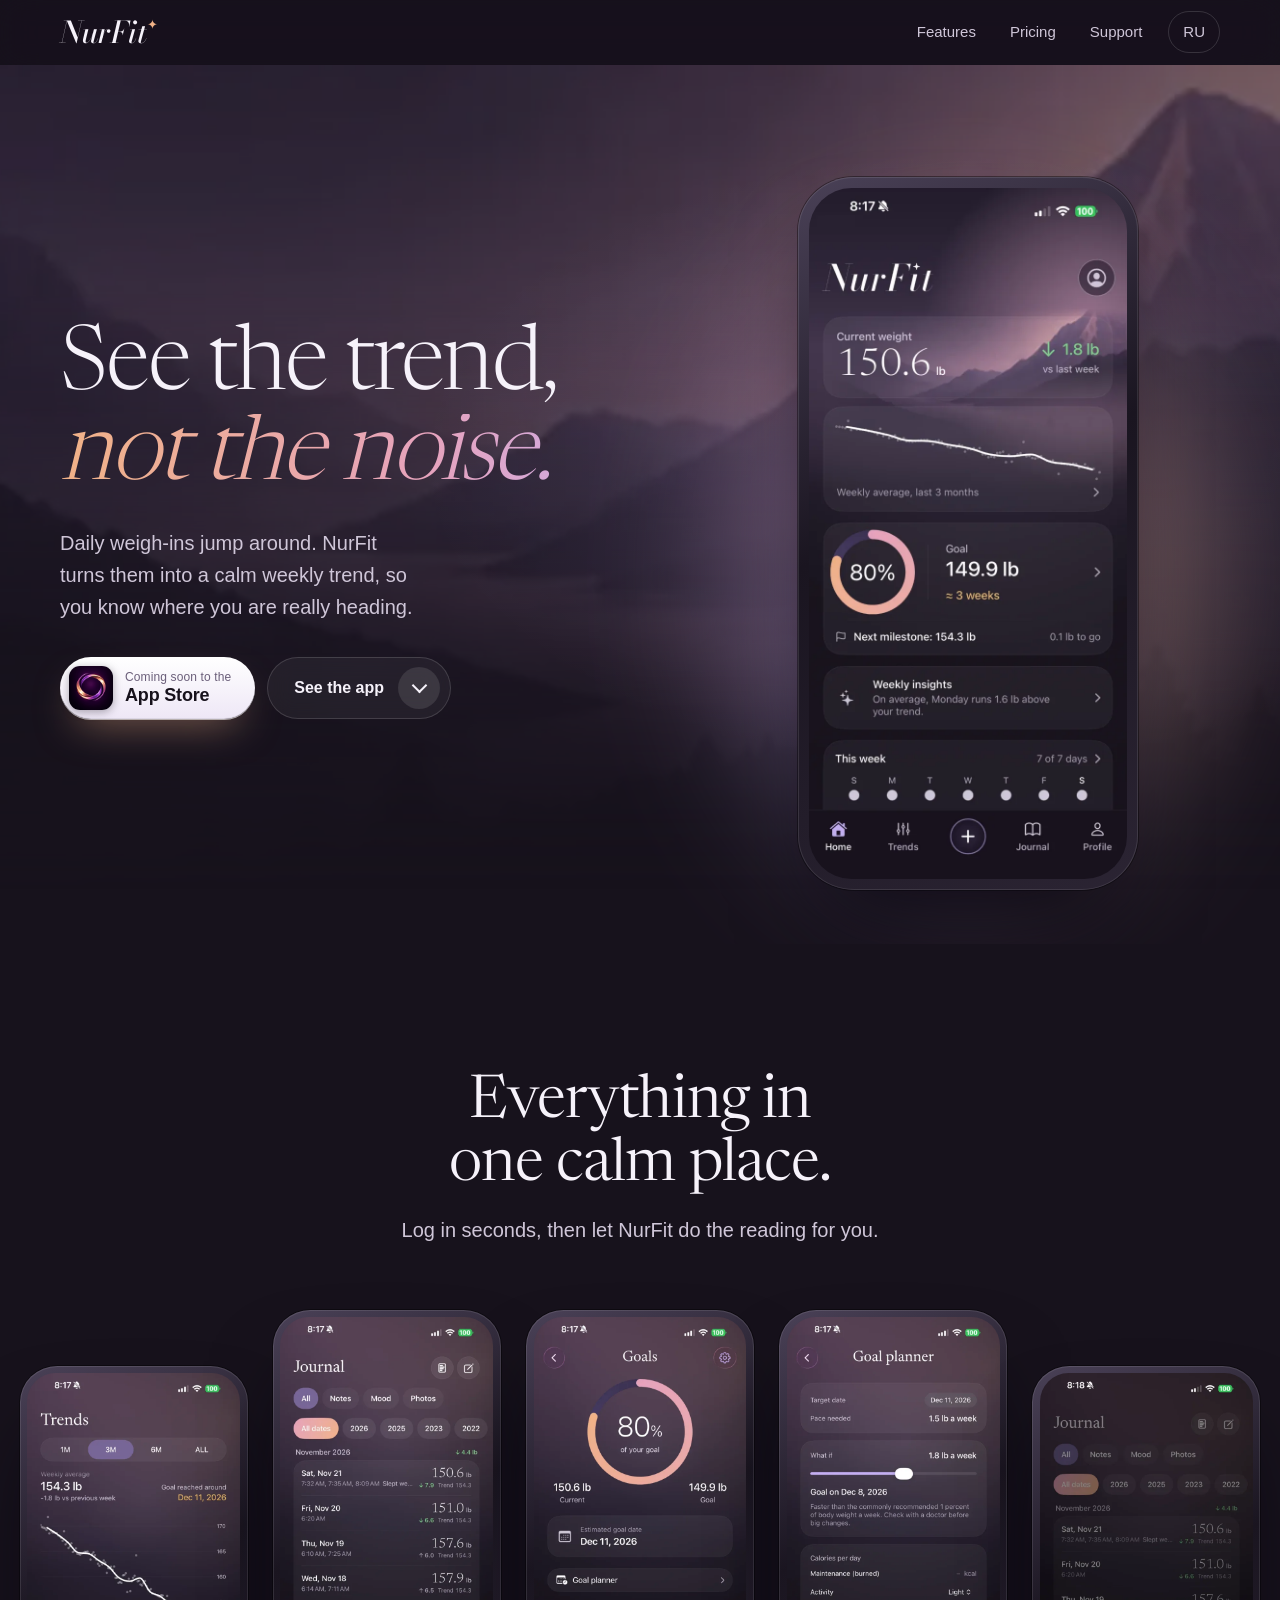
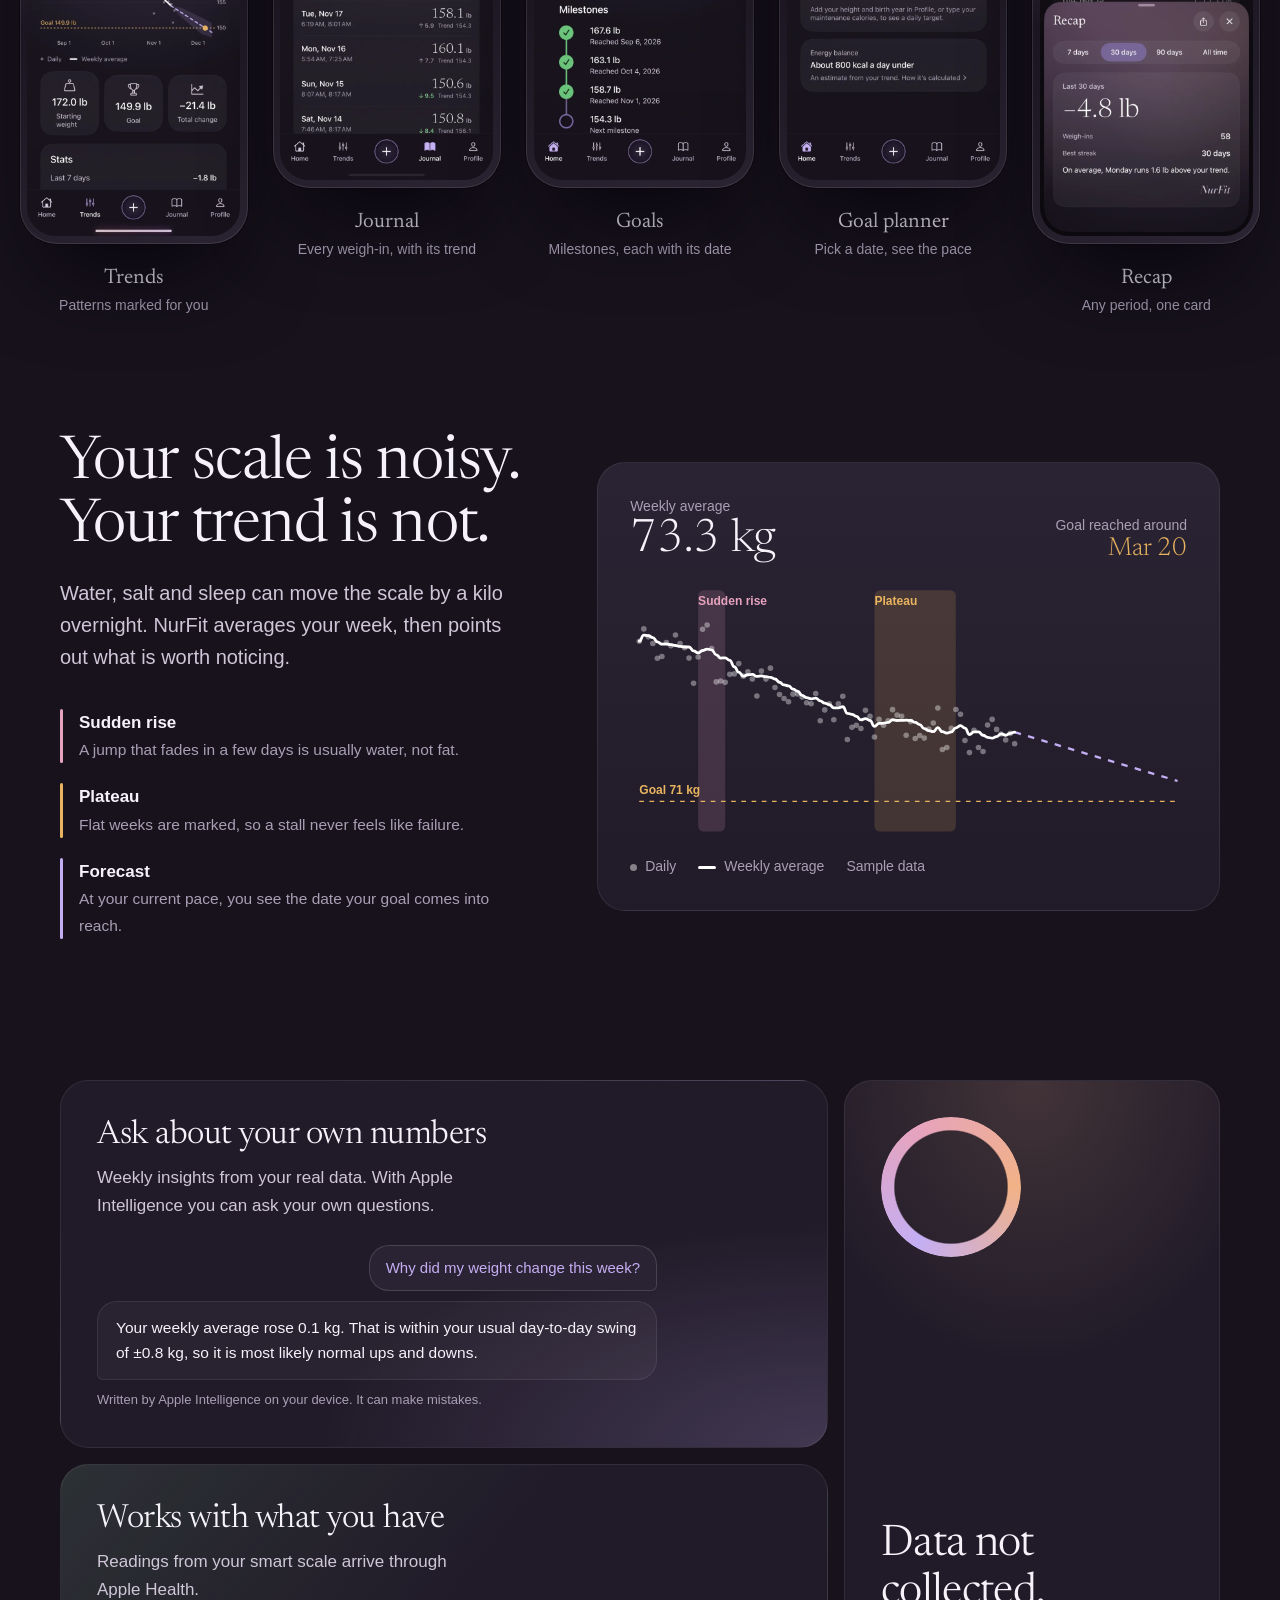
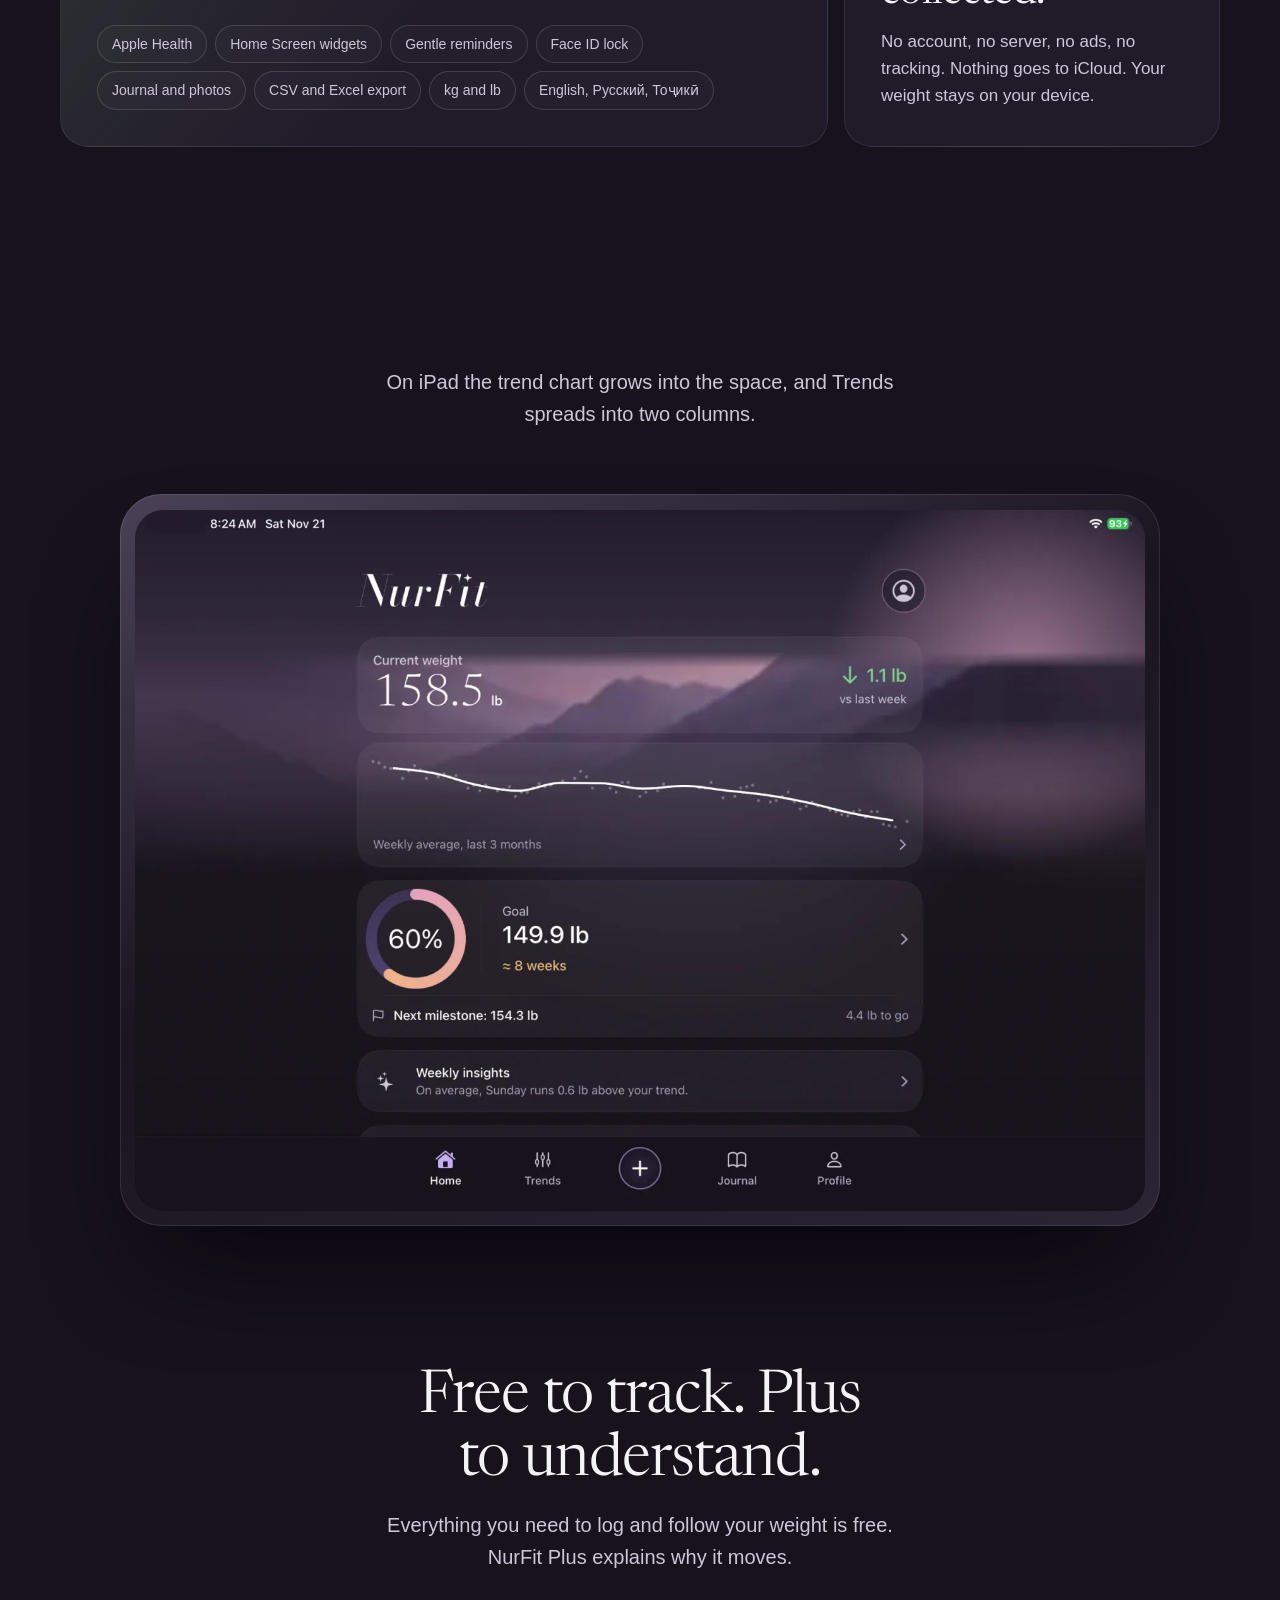
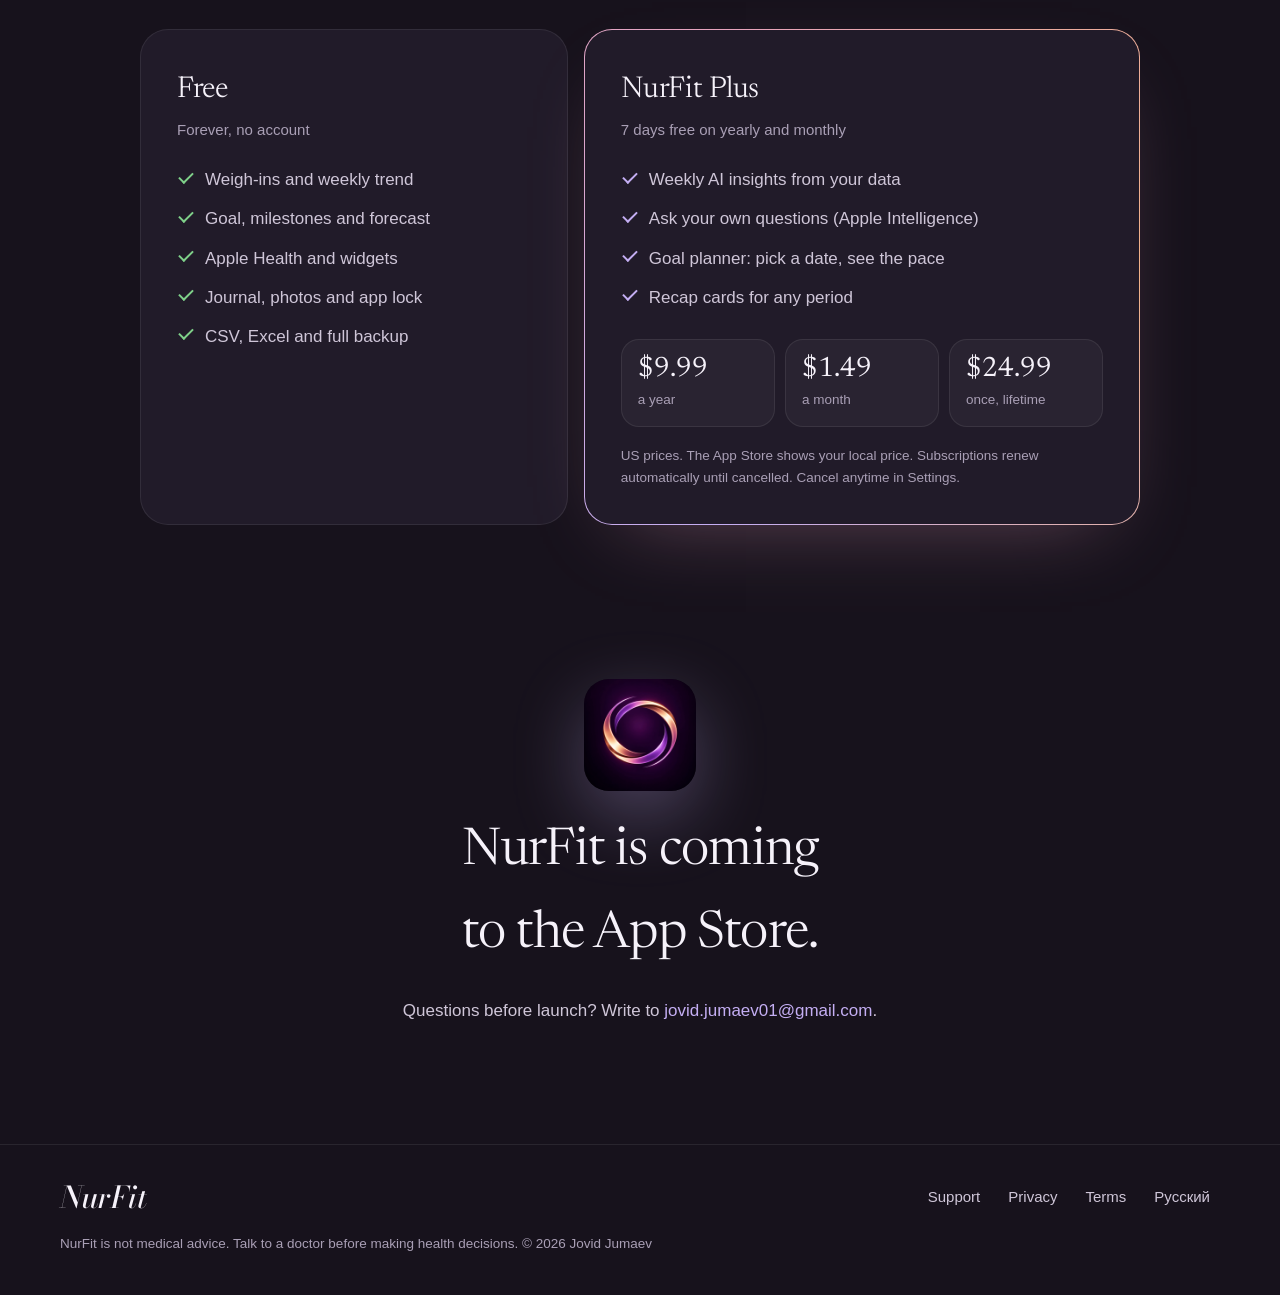
==== commit 52264612: "NurFit: landing pages use screenshots in their own language Co-Authored-By: Claude Opus 5.5 <noreply" ====
--- a/nurfit/index.html
+++ b/nurfit/index.html
@@ -15,7 +15,7 @@
 <link rel="apple-touch-icon" href="assets/apple-touch-icon.png">
 <link rel="alternate" hreflang="ru" href="index-ru.html">
 <link rel="preload" href="assets/newsreader.woff" as="font" type="font/woff" crossorigin>
-<link rel="preload" href="assets/home.webp" as="image">
+<link rel="preload" href="assets/home-en.webp" as="image">
 <link rel="stylesheet" href="assets/site.css">
 <script>document.documentElement.classList.add('js')</script>
 </head>
@@ -35,12 +35,12 @@
 <a class="btn ghost" href="#screens">See the app<i aria-hidden="true"></i></a>
 </div>
 </div>
-<div class="hero-phone rv" style="--d:2"><div class="phone"><img src="assets/home.webp" width="660" height="1434" alt="NurFit home screen with current weight, weekly trend and goal progress" fetchpriority="high"></div></div>
+<div class="hero-phone rv" style="--d:2"><div class="phone"><img src="assets/home-en.webp" width="660" height="1434" alt="NurFit home screen with current weight, weekly trend and goal progress" fetchpriority="high"></div></div>
 </div></section>
 
 <section class="screens" id="screens">
 <div class="wrap head"><h2 class="h2 rv">Everything in one calm place.</h2><p class="lead rv">Log in seconds, then let NurFit do the reading for you.</p></div>
-<ul class="rail" aria-label="App screens, swipe to see more" tabindex="0"><li class="rv" style="--d:0"><figure><div class="phone"><img src="assets/trends.webp" width="660" height="1434" alt="Trends screen with plateau and goal forecast" loading="lazy" decoding="async"></div><figcaption><b>Trends</b><span>Patterns marked for you</span></figcaption></figure></li><li class="rv" style="--d:1"><figure><div class="phone"><img src="assets/journal.webp" width="660" height="1434" alt="Journal list of weigh-ins" loading="lazy" decoding="async"></div><figcaption><b>Journal</b><span>Every weigh-in, with its trend</span></figcaption></figure></li><li class="rv" style="--d:2"><figure><div class="phone"><img src="assets/ask.webp" width="660" height="1434" alt="Weekly insights and suggested questions" loading="lazy" decoding="async"></div><figcaption><b>Insights</b><span>Why your weight moved</span></figcaption></figure></li><li class="rv" style="--d:3"><figure><div class="phone"><img src="assets/planner.webp" width="660" height="1434" alt="Goal planner with target date and pace" loading="lazy" decoding="async"></div><figcaption><b>Goal planner</b><span>Pick a date, see the pace</span></figcaption></figure></li><li class="rv" style="--d:4"><figure><div class="phone"><img src="assets/recap.webp" width="660" height="1434" alt="Recap card for the last 30 days" loading="lazy" decoding="async"></div><figcaption><b>Recap</b><span>Any period, one card</span></figcaption></figure></li></ul>
+<ul class="rail" aria-label="App screens, swipe to see more" tabindex="0"><li class="rv" style="--d:0"><figure><div class="phone"><img src="assets/trends-en.webp" width="660" height="1434" alt="Trends screen with plateau and goal forecast" loading="lazy" decoding="async"></div><figcaption><b>Trends</b><span>Patterns marked for you</span></figcaption></figure></li><li class="rv" style="--d:1"><figure><div class="phone"><img src="assets/journal-en.webp" width="660" height="1434" alt="Journal list of weigh-ins" loading="lazy" decoding="async"></div><figcaption><b>Journal</b><span>Every weigh-in, with its trend</span></figcaption></figure></li><li class="rv" style="--d:2"><figure><div class="phone"><img src="assets/goals-en.webp" width="660" height="1434" alt="Goals screen with dated milestones" loading="lazy" decoding="async"></div><figcaption><b>Goals</b><span>Milestones, each with its date</span></figcaption></figure></li><li class="rv" style="--d:3"><figure><div class="phone"><img src="assets/planner-en.webp" width="660" height="1434" alt="Goal planner with target date and pace" loading="lazy" decoding="async"></div><figcaption><b>Goal planner</b><span>Pick a date, see the pace</span></figcaption></figure></li><li class="rv" style="--d:4"><figure><div class="phone"><img src="assets/recap-en.webp" width="660" height="1434" alt="Recap card for the last 30 days" loading="lazy" decoding="async"></div><figcaption><b>Recap</b><span>Any period, one card</span></figcaption></figure></li></ul>
 <div class="dots" aria-hidden="true"><i></i><i></i><i></i><i></i><i></i></div>
 </section>
 
@@ -76,7 +76,7 @@
 <section class="ipad"><div class="wrap">
 <h2 class="h2 rv">Room to see the whole year.</h2>
 <p class="lead rv">On iPad the trend chart grows into the space, and Trends spreads into two columns.</p>
-<div class="tablet rv"><img src="assets/ipad.webp" width="1600" height="1103" alt="NurFit on iPad in landscape" loading="lazy" decoding="async"></div>
+<div class="tablet rv"><img src="assets/ipad-en.webp" width="1600" height="1112" alt="NurFit on iPad in landscape" loading="lazy" decoding="async"></div>
 </div></section>
 
 <section class="plans" id="pricing"><div class="wrap">
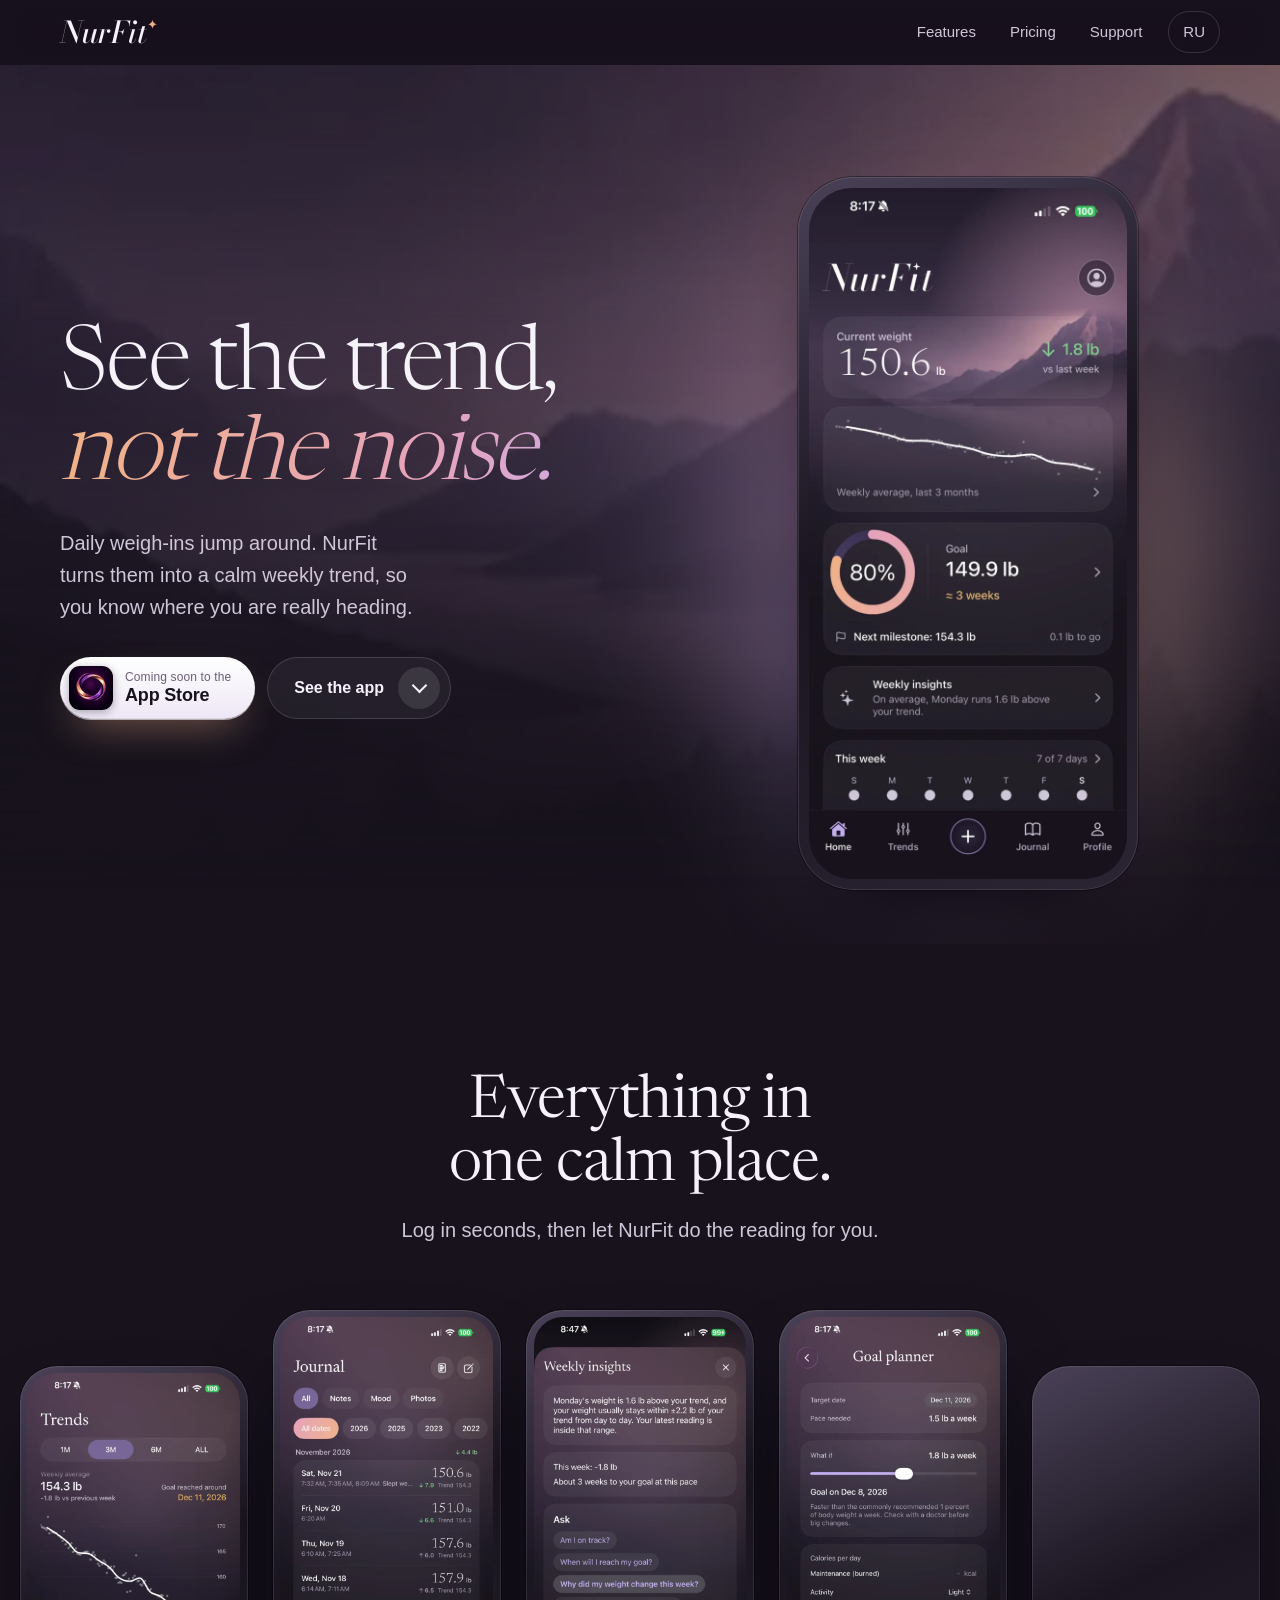
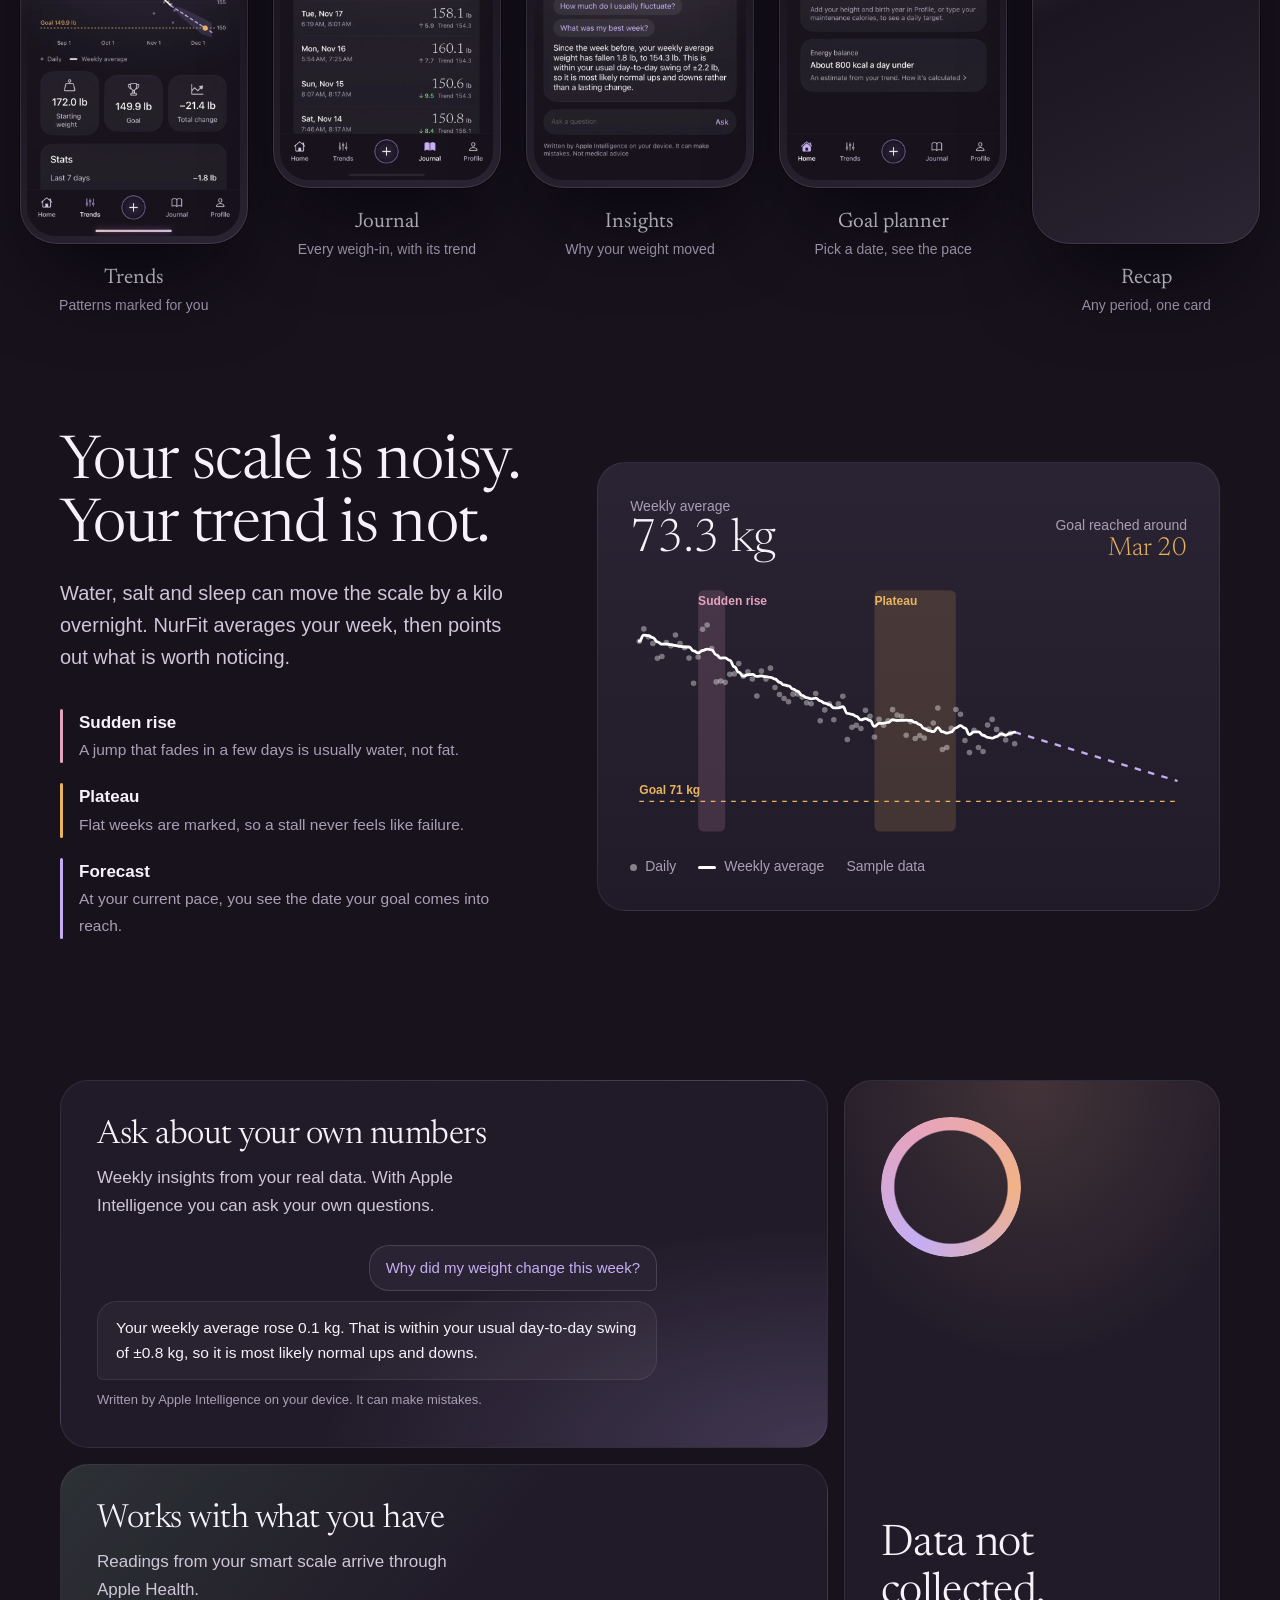
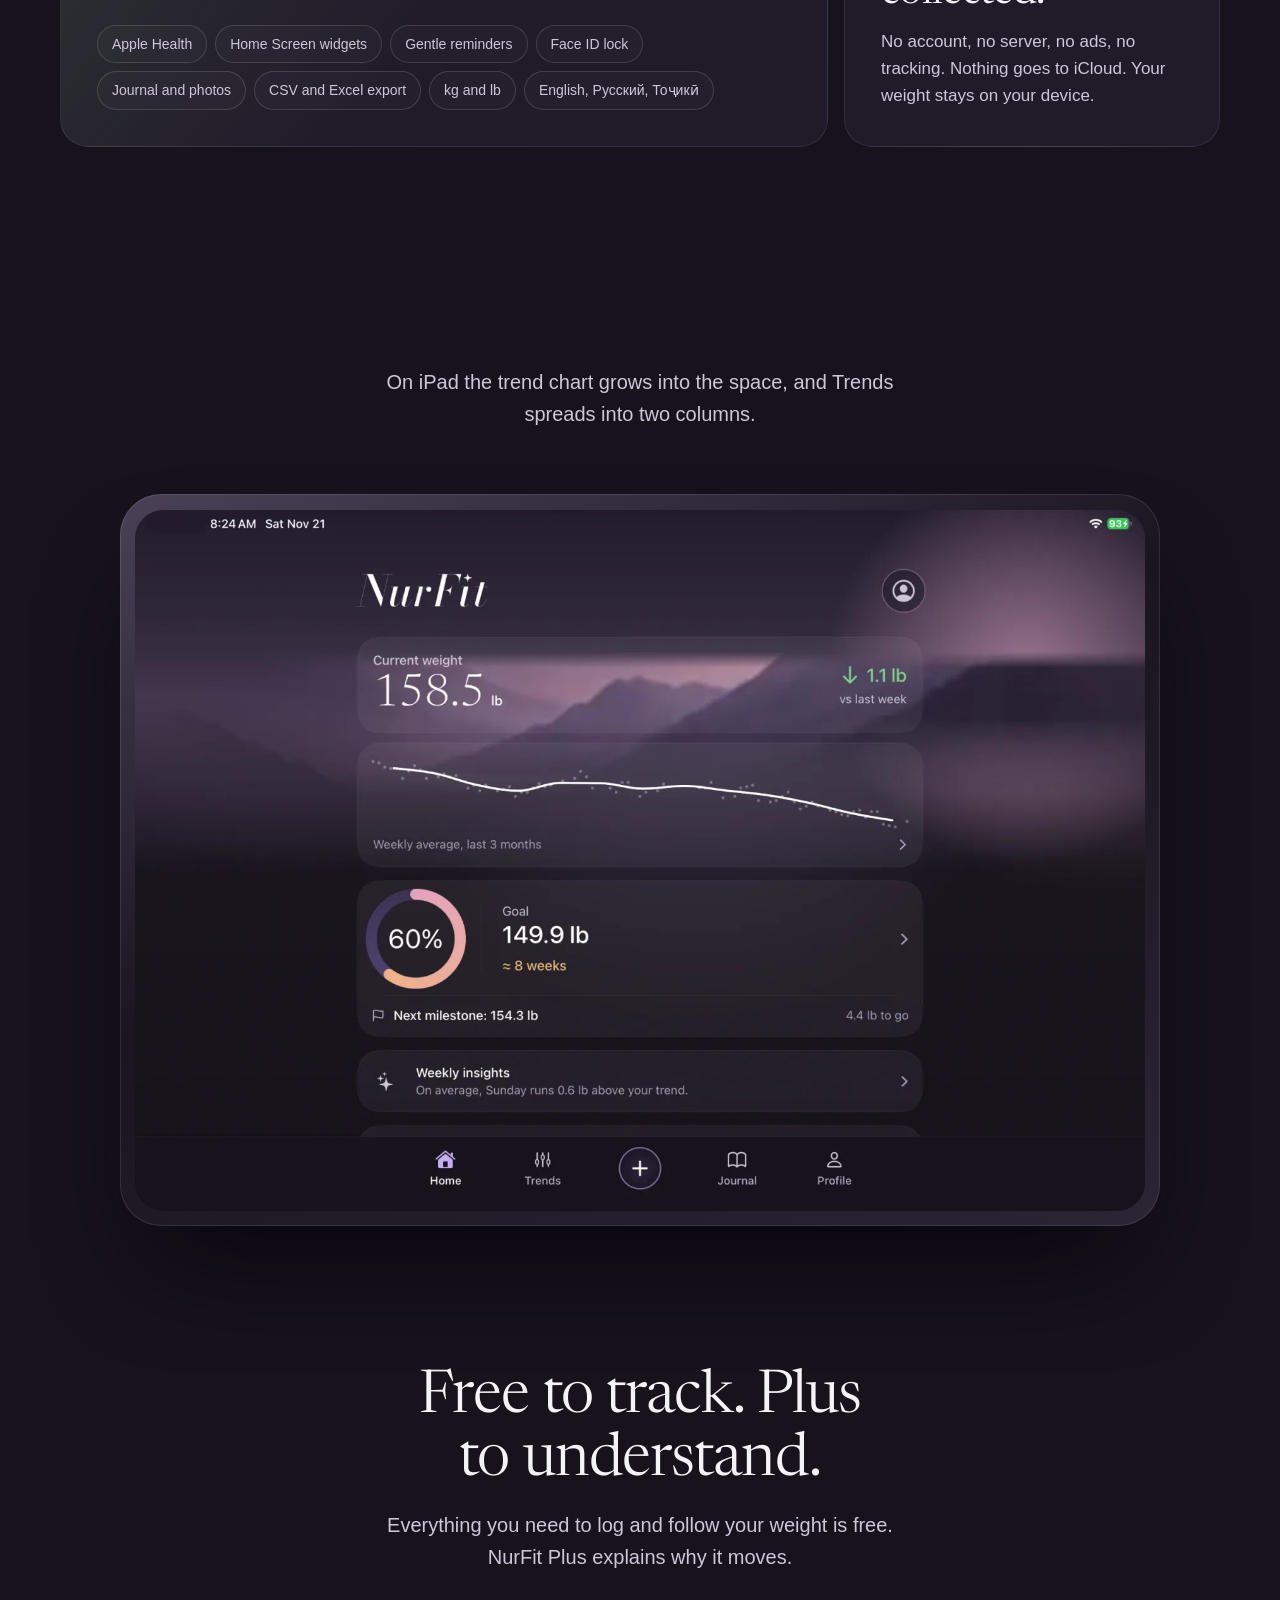
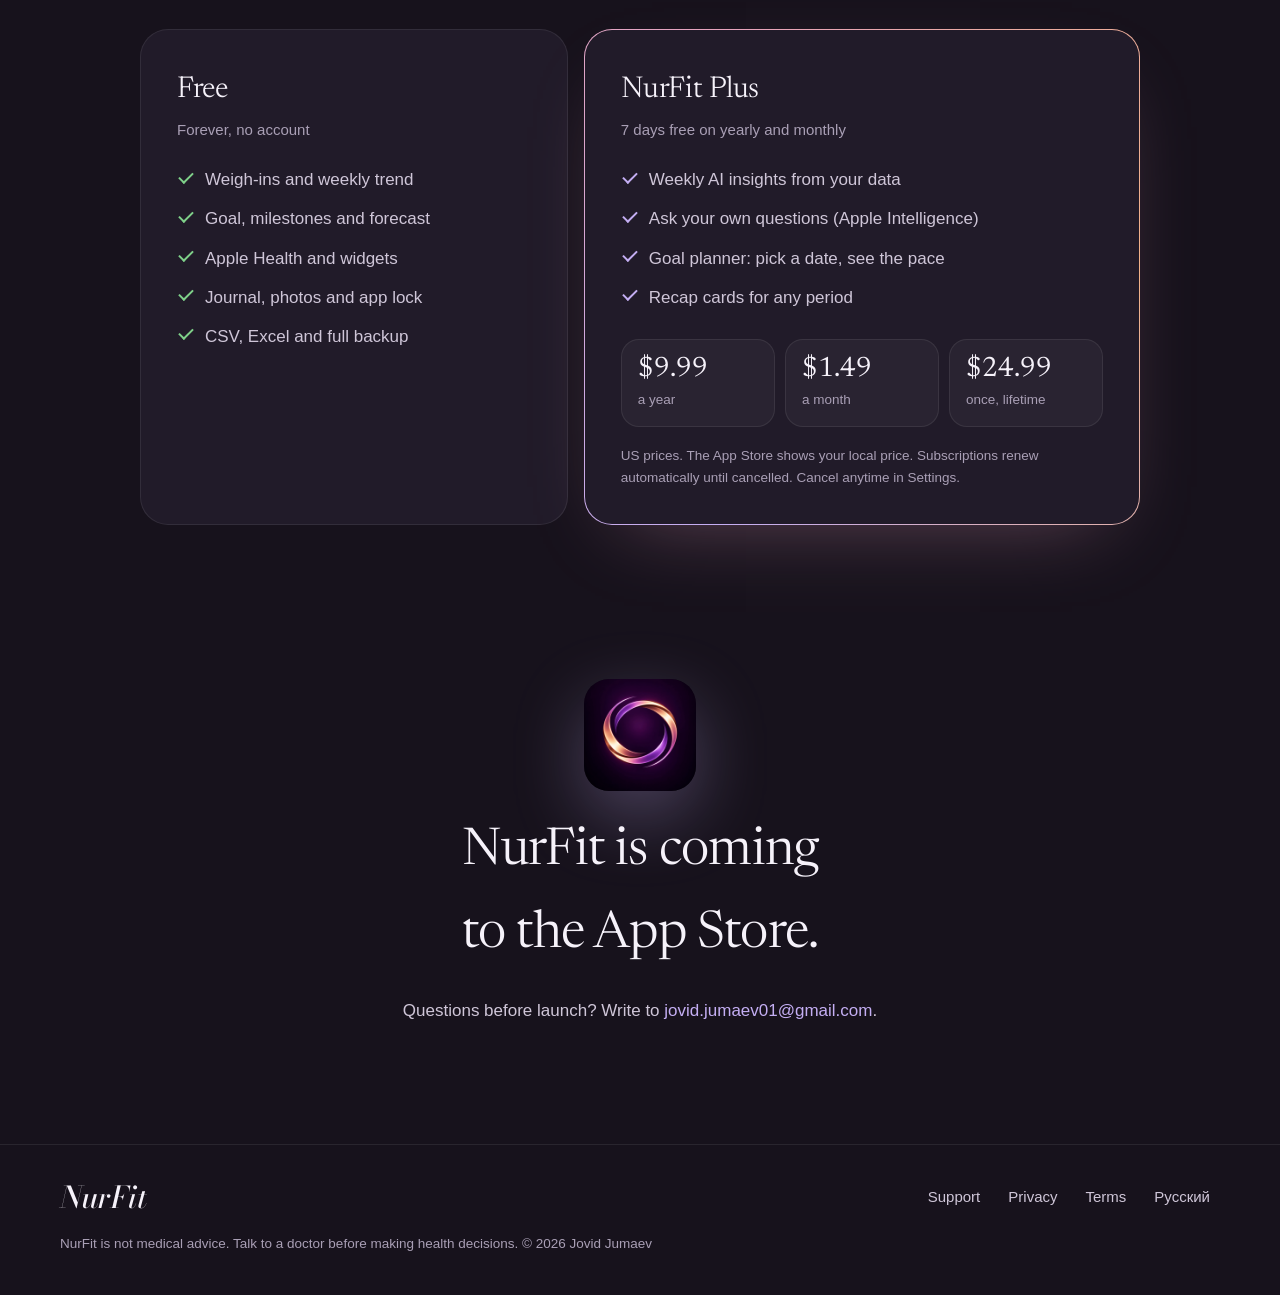
==== commit f1816f9f: "NurFit: Insights screenshots back on the landing pages (en, ru) Co-Authored-By: Claude Opus 5.5 <nor" ====
--- a/nurfit/index.html
+++ b/nurfit/index.html
@@ -40,7 +40,7 @@
 
 <section class="screens" id="screens">
 <div class="wrap head"><h2 class="h2 rv">Everything in one calm place.</h2><p class="lead rv">Log in seconds, then let NurFit do the reading for you.</p></div>
-<ul class="rail" aria-label="App screens, swipe to see more" tabindex="0"><li class="rv" style="--d:0"><figure><div class="phone"><img src="assets/trends-en.webp" width="660" height="1434" alt="Trends screen with plateau and goal forecast" loading="lazy" decoding="async"></div><figcaption><b>Trends</b><span>Patterns marked for you</span></figcaption></figure></li><li class="rv" style="--d:1"><figure><div class="phone"><img src="assets/journal-en.webp" width="660" height="1434" alt="Journal list of weigh-ins" loading="lazy" decoding="async"></div><figcaption><b>Journal</b><span>Every weigh-in, with its trend</span></figcaption></figure></li><li class="rv" style="--d:2"><figure><div class="phone"><img src="assets/goals-en.webp" width="660" height="1434" alt="Goals screen with dated milestones" loading="lazy" decoding="async"></div><figcaption><b>Goals</b><span>Milestones, each with its date</span></figcaption></figure></li><li class="rv" style="--d:3"><figure><div class="phone"><img src="assets/planner-en.webp" width="660" height="1434" alt="Goal planner with target date and pace" loading="lazy" decoding="async"></div><figcaption><b>Goal planner</b><span>Pick a date, see the pace</span></figcaption></figure></li><li class="rv" style="--d:4"><figure><div class="phone"><img src="assets/recap-en.webp" width="660" height="1434" alt="Recap card for the last 30 days" loading="lazy" decoding="async"></div><figcaption><b>Recap</b><span>Any period, one card</span></figcaption></figure></li></ul>
+<ul class="rail" aria-label="App screens, swipe to see more" tabindex="0"><li class="rv" style="--d:0"><figure><div class="phone"><img src="assets/trends-en.webp" width="660" height="1434" alt="Trends screen with plateau and goal forecast" loading="lazy" decoding="async"></div><figcaption><b>Trends</b><span>Patterns marked for you</span></figcaption></figure></li><li class="rv" style="--d:1"><figure><div class="phone"><img src="assets/journal-en.webp" width="660" height="1434" alt="Journal list of weigh-ins" loading="lazy" decoding="async"></div><figcaption><b>Journal</b><span>Every weigh-in, with its trend</span></figcaption></figure></li><li class="rv" style="--d:2"><figure><div class="phone"><img src="assets/ask-en.webp" width="660" height="1434" alt="Weekly insights with an answer from Apple Intelligence" loading="lazy" decoding="async"></div><figcaption><b>Insights</b><span>Why your weight moved</span></figcaption></figure></li><li class="rv" style="--d:3"><figure><div class="phone"><img src="assets/planner-en.webp" width="660" height="1434" alt="Goal planner with target date and pace" loading="lazy" decoding="async"></div><figcaption><b>Goal planner</b><span>Pick a date, see the pace</span></figcaption></figure></li><li class="rv" style="--d:4"><figure><div class="phone"><img src="assets/recap-en.webp" width="660" height="1434" alt="Recap card for the last 30 days" loading="lazy" decoding="async"></div><figcaption><b>Recap</b><span>Any period, one card</span></figcaption></figure></li></ul>
 <div class="dots" aria-hidden="true"><i></i><i></i><i></i><i></i><i></i></div>
 </section>
 
